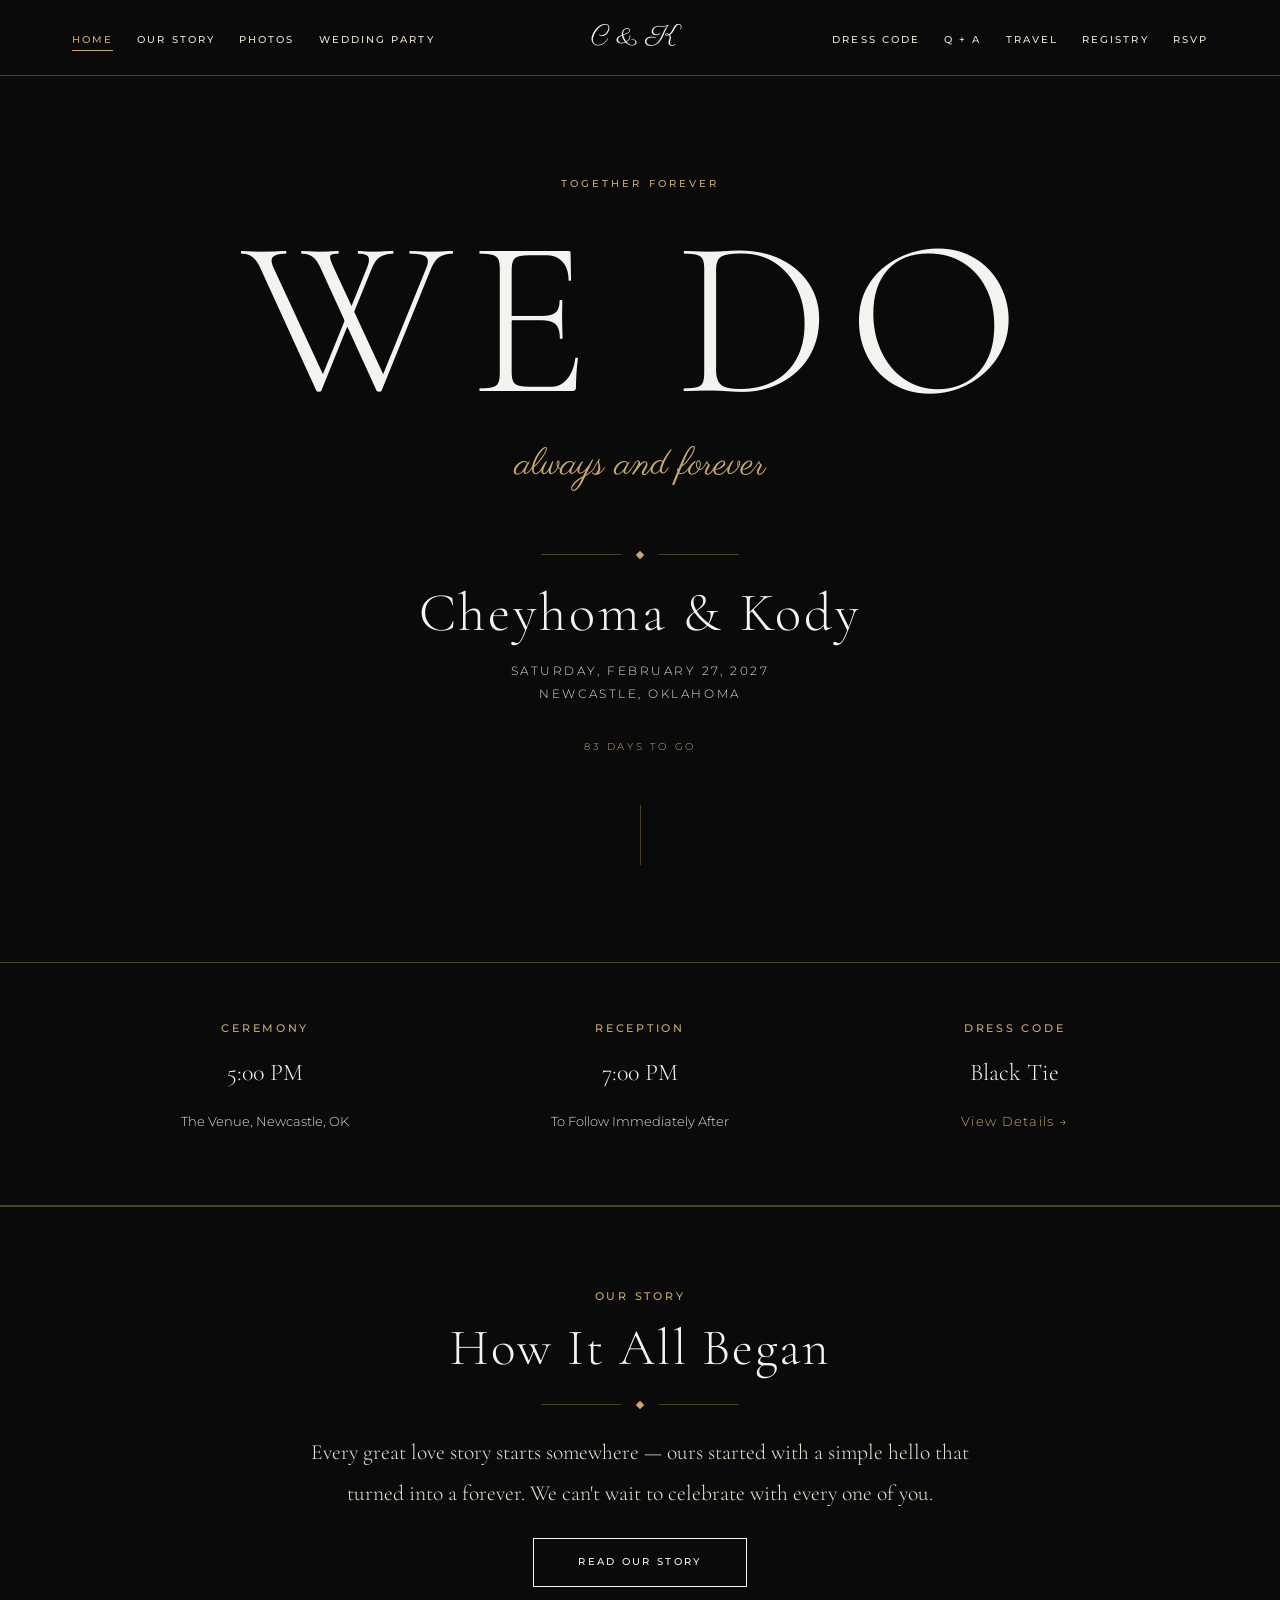
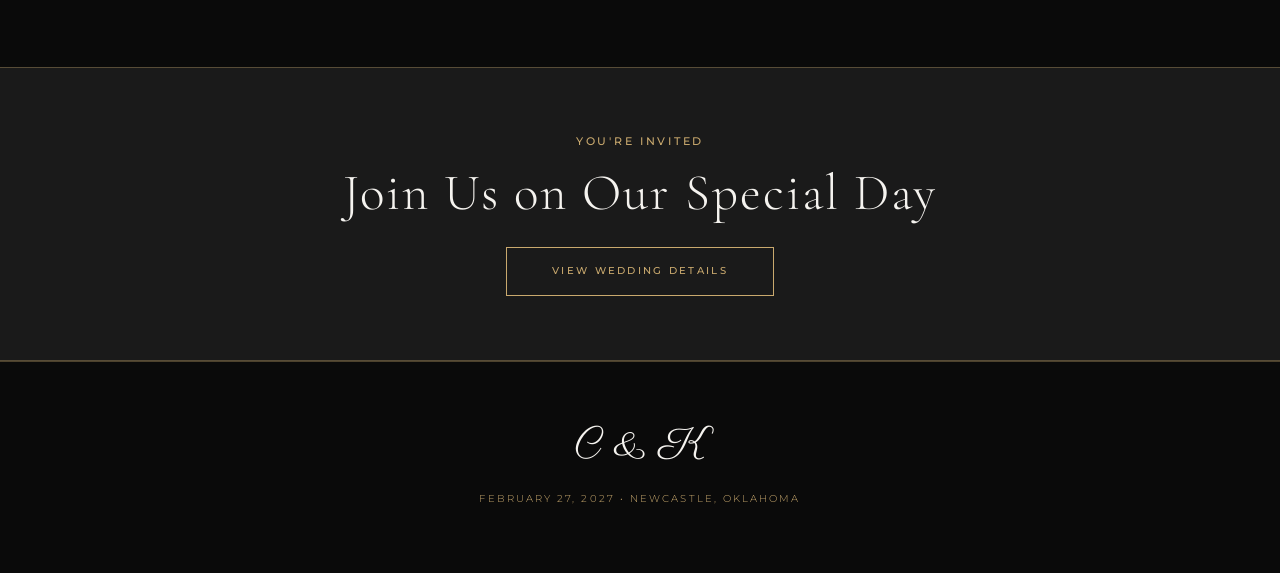
==== index.html @ cb638a4a "Add files via upload" ====
<!doctype html>
<html lang="en">
  <head>
    <meta charset="utf-8" />
    <meta name="viewport" content="width=device-width, initial-scale=1" />
    <title>Cheyhoma &amp; Kody | Wedding</title>
    <link
      href="https://cdn.jsdelivr.net/npm/bootstrap@5.3.3/dist/css/bootstrap.min.css"
      rel="stylesheet"
    />
    <link rel="preconnect" href="https://fonts.googleapis.com" />
    <link rel="preconnect" href="https://fonts.gstatic.com" crossorigin />
    <link
      href="https://fonts.googleapis.com/css2?family=Cormorant+Garamond:ital,wght@0,300;0,400;1,300&family=Montserrat:wght@300;400;500&family=Parisienne&display=swap"
      rel="stylesheet"
    />
    <link rel="stylesheet" href="styles.css" />
  </head>
  <body>
    <!-- nav injected by nav.js -->

    <div class="page-wrap">
      <section class="hero">
        <p class="hero-pretext">Together Forever</p>

        <h2 class="hero-we-do">WE DO</h2>

        <p class="hero-script">always and forever</p>

        <div class="ornament"><div class="ornament-diamond"></div></div>

        <h1 class="hero-names">Cheyhoma &amp; Kody</h1>

        <p class="hero-details">
          Saturday, February 27, 2027<br />
          Newcastle, Oklahoma
        </p>

        <p class="hero-countdown" id="countdown">Loading…</p>

        <div class="hero-divider"></div>
      </section>

      <!-- Quick info strip -->
      <section
        class="content-section border-top border-bottom"
        style="border-color: var(--rule) !important; padding: 3.5rem 1.5rem"
      >
        <div class="wide">
          <div class="row g-4 text-center">
            <div class="col-12 col-md-4">
              <span class="section-eyebrow">Ceremony</span>
              <p class="section-title" style="font-size: 1.5rem">5:00 PM</p>
              <p
                style="
                  font-size: 0.82rem;
                  color: var(--ivory);
                  margin-top: 0.4rem;
                "
              >
                The Venue, Newcastle, OK
              </p>
            </div>
            <div
              class="col-12 col-md-4 border-md-start border-md-end"
              style="border-color: var(--rule) !important"
            >
              <span class="section-eyebrow">Reception</span>
              <p class="section-title" style="font-size: 1.5rem">7:00 PM</p>
              <p
                style="
                  font-size: 0.82rem;
                  color: var(--ivory);
                  margin-top: 0.4rem;
                "
              >
                To Follow Immediately After
              </p>
            </div>
            <div class="col-12 col-md-4">
              <span class="section-eyebrow">Dress Code</span>
              <p class="section-title" style="font-size: 1.5rem">Black Tie</p>
              <p
                style="
                  font-size: 0.82rem;
                  color: var(--ivory);
                  margin-top: 0.4rem;
                "
              >
                <a
                  href="dress-code.html"
                  style="color: var(--gold); letter-spacing: 0.1em"
                  >View Details →</a
                >
              </p>
            </div>
          </div>
        </div>
      </section>

      <!-- Story teaser -->
      <section class="content-section text-center">
        <div class="narrow">
          <span class="section-eyebrow">Our Story</span>
          <h2 class="section-title mb-4">How It All Began</h2>
          <div class="ornament"><div class="ornament-diamond"></div></div>
          <p class="story-text mb-4">
            Every great love story starts somewhere — ours started with a simple
            hello that turned into a forever. We can't wait to celebrate with
            every one of you.
          </p>
          <a href="our-story.html" class="btn-wedding">Read Our Story</a>
        </div>
      </section>

      <!-- RSVP banner -->
      <section
        style="
          background: var(--mid);
          border-top: 1px solid var(--rule);
          border-bottom: 1px solid var(--rule);
          padding: 4rem 1.5rem;
          text-align: center;
        "
      >
        <span class="section-eyebrow">You're Invited</span>
        <h2 class="section-title mb-4">Join Us on Our Special Day</h2>
        <a href="qa.html" class="btn-wedding btn-wedding-gold"
          >View Wedding Details</a
        >
      </section>
    </div>
    <!-- /page-wrap -->

    <script src="https://cdn.jsdelivr.net/npm/bootstrap@5.3.3/dist/js/bootstrap.bundle.min.js"></script>
    <script src="nav.js"></script>
  </body>
</html>
---- styles.css ----
/* =====================================================
   MODERN CONTRAST – BLACK  |  Cheyhoma & Kody Wedding
   ===================================================== */

/* ---------- Tokens ---------- */
:root {
  --black:   #0a0a0a;
  --white:   #f5f3ef;
  --ivory:   #e8e0d0;
  --gold:    #c9a96e;
  --mid:     #1a1a1a;
  --rule:    rgba(201,169,110,.35);
  --font-serif:  'Cormorant Garamond', Georgia, serif;
  --font-sans:   'Montserrat', sans-serif;
  --font-script: 'Parisienne', cursive;
}

/* ---------- Reset / Base ---------- */
*, *::before, *::after { box-sizing: border-box; margin: 0; padding: 0; }

html { scroll-behavior: smooth; }

body {
  background: var(--black);
  color: var(--white);
  font-family: var(--font-sans);
  font-weight: 300;
  font-size: 15px;
  line-height: 1.8;
  -webkit-font-smoothing: antialiased;
}

img { max-width: 100%; display: block; }

a { color: inherit; text-decoration: none; }

/* ---------- Shared Typography ---------- */
h1, h2, h3, h4, h5 {
  font-family: var(--font-serif);
  font-weight: 300;
  letter-spacing: .04em;
  line-height: 1.15;
}

.script { font-family: var(--font-script); font-weight: 400; }

.section-eyebrow {
  font-family: var(--font-sans);
  font-size: .68rem;
  font-weight: 500;
  letter-spacing: .25em;
  text-transform: uppercase;
  color: var(--gold);
  display: block;
  margin-bottom: .75rem;
}

.section-title {
  font-family: var(--font-serif);
  font-size: clamp(2rem, 5vw, 3.2rem);
  font-weight: 300;
  color: var(--white);
}

.ornament {
  display: flex;
  align-items: center;
  gap: 1rem;
  justify-content: center;
  margin: 1.5rem 0;
}
.ornament::before, .ornament::after {
  content: '';
  flex: 1;
  max-width: 80px;
  height: 1px;
  background: var(--rule);
}
.ornament-diamond {
  width: 6px; height: 6px;
  background: var(--gold);
  transform: rotate(45deg);
  flex-shrink: 0;
}

/* ---------- Navigation ---------- */
.site-nav {
  position: fixed;
  top: 0; left: 0; right: 0;
  z-index: 1000;
  background: var(--black);
  border-bottom: 1px solid var(--rule);
  transition: background .3s;
}

/* monogram in center between nav groups on large screens */
.nav-inner {
  display: flex;
  align-items: center;
  justify-content: space-between;
  padding: .9rem 2rem;
  max-width: 1200px;
  margin: 0 auto;
}

.nav-monogram {
  font-family: var(--font-script);
  font-size: 1.6rem;
  color: var(--white);
  white-space: nowrap;
  flex-shrink: 0;
}

.nav-links {
  list-style: none;
  display: flex;
  align-items: center;
  gap: 2rem;
  flex-wrap: wrap;
}

.nav-links a {
  font-family: var(--font-sans);
  font-size: .65rem;
  font-weight: 500;
  letter-spacing: .2em;
  text-transform: uppercase;
  color: var(--ivory);
  padding: .25rem 0;
  border-bottom: 1px solid transparent;
  transition: color .2s, border-color .2s;
}

.nav-links a:hover,
.nav-links a.active {
  color: var(--gold);
  border-bottom-color: var(--gold);
}

/* hamburger */
.nav-toggler {
  background: none;
  border: none;
  cursor: pointer;
  padding: .5rem;
  display: flex;
  flex-direction: column;
  gap: 5px;
}
.nav-toggler span {
  display: block;
  width: 24px; height: 1px;
  background: var(--white);
  transition: transform .3s, opacity .3s;
}

/* mobile drawer */
.nav-drawer {
  display: none;
  flex-direction: column;
  align-items: center;
  gap: 1.5rem;
  padding: 2rem 1rem 2.5rem;
  border-top: 1px solid var(--rule);
  background: var(--black);
}
.nav-drawer.open { display: flex; }
.nav-drawer a {
  font-family: var(--font-sans);
  font-size: .7rem;
  font-weight: 500;
  letter-spacing: .22em;
  text-transform: uppercase;
  color: var(--ivory);
  transition: color .2s;
}
.nav-drawer a:hover { color: var(--gold); }
.nav-drawer a.active {
  color: var(--gold);
  border-bottom: 1px solid var(--gold);
  padding-bottom: 2px;
}

/* ---------- Page wrapper (push content below fixed nav) ---------- */
.page-wrap { padding-top: 62px; }

/* ---------- Hero Section (index.html) ---------- */
.hero {
  min-height: 100svh;
  display: flex;
  flex-direction: column;
  align-items: center;
  justify-content: center;
  text-align: center;
  position: relative;
  overflow: hidden;
  padding: 5rem 1.5rem 4rem;
  background: var(--black);
}

/* optional: if you add a hero background image, uncomment:
.hero {
  background-image: url('img/hero.jpg');
  background-size: cover;
  background-position: center;
}
.hero::after {
  content:''; position:absolute; inset:0;
  background: rgba(0,0,0,.55);
}
.hero > * { position: relative; z-index: 1; }
*/

.hero-pretext {
  font-size: .65rem;
  font-weight: 500;
  letter-spacing: .3em;
  text-transform: uppercase;
  color: var(--gold);
  margin-bottom: 1.25rem;
}

.hero-we-do {
  font-family: var(--font-serif);
  font-size: clamp(5rem, 18vw, 14rem);
  font-weight: 300;
  letter-spacing: .08em;
  line-height: .95;
  color: var(--white);
  margin-bottom: .25rem;
}

.hero-script {
  font-family: var(--font-script);
  font-size: clamp(1.4rem, 4vw, 2.4rem);
  color: var(--gold);
  margin-bottom: 1.75rem;
}

.hero-names {
  font-family: var(--font-serif);
  font-size: clamp(1.6rem, 5vw, 3.4rem);
  font-weight: 300;
  letter-spacing: .05em;
  color: var(--white);
  margin-bottom: 1rem;
}

.hero-details {
  font-family: var(--font-sans);
  font-size: .72rem;
  letter-spacing: .22em;
  text-transform: uppercase;
  color: var(--ivory);
  line-height: 2;
}

.hero-countdown {
  margin-top: 1rem;
  font-family: var(--font-sans);
  font-size: .65rem;
  letter-spacing: .25em;
  text-transform: uppercase;
  color: var(--gold);
}

.hero-divider {
  width: 1px;
  height: 60px;
  background: var(--rule);
  margin: 2rem auto 0;
}

/* Hero ornament needs an explicit width because the hero is a flex column
   with align-items:center, which collapses the ornament to content-width
   and leaves no space for the ::before/::after lines to grow into. */
.hero .ornament { width: 220px; }

/* ---------- Story Timeline ---------- */
/* Override the inline width:50% so both sides share space equally */
#timeline > .col-12.d-flex > div:first-child {
  flex: 1 1 0 !important;
  width: auto !important;
  min-width: 0;
}
#timeline > .col-12.d-flex > div:last-child {
  flex: 1 1 0 !important;
  width: auto !important;
  min-width: 0;
}
/* Keep the connector from stretching */
#timeline > .col-12.d-flex > div:nth-child(2) {
  flex-shrink: 0;
}

/* ---------- Page Hero (inner pages) ---------- */
.page-hero {
  padding: 5rem 1.5rem 4rem;
  text-align: center;
  border-bottom: 1px solid var(--rule);
}

.page-hero-title {
  font-size: clamp(2.8rem, 8vw, 6rem);
  font-weight: 300;
  letter-spacing: .06em;
}

/* ---------- Content Sections ---------- */
.content-section {
  padding: 5rem 1.5rem;
}

.content-section + .content-section {
  border-top: 1px solid var(--rule);
}

.narrow { max-width: 680px; margin: 0 auto; }
.medium { max-width: 900px; margin: 0 auto; }
.wide   { max-width: 1100px; margin: 0 auto; }

/* ---------- Bordered / Contrast Blocks ---------- */
.block-bordered {
  border: 1px solid var(--rule);
  padding: 2.5rem 2rem;
  text-align: center;
}

.block-dark {
  background: var(--mid);
  padding: 2.5rem 2rem;
}

/* ---------- Buttons ---------- */
.btn-wedding {
  display: inline-block;
  font-family: var(--font-sans);
  font-size: .65rem;
  font-weight: 500;
  letter-spacing: .22em;
  text-transform: uppercase;
  color: var(--white);
  border: 1px solid var(--white);
  padding: .9rem 2.8rem;
  transition: background .25s, color .25s;
}
.btn-wedding:hover {
  background: var(--white);
  color: var(--black);
}

.btn-wedding-gold {
  border-color: var(--gold);
  color: var(--gold);
}
.btn-wedding-gold:hover {
  background: var(--gold);
  color: var(--black);
}

/* ---------- Story Section ---------- */
.story-text {
  font-family: var(--font-serif);
  font-size: clamp(1.1rem, 2.5vw, 1.35rem);
  font-weight: 300;
  line-height: 1.9;
  color: var(--ivory);
}

/* ---------- Wedding Details Cards ---------- */
.details-card {
  border: 1px solid var(--rule);
  padding: 2.5rem 2rem;
  text-align: center;
  height: 100%;
  transition: border-color .3s;
}
.details-card:hover { border-color: var(--gold); }

.details-card-icon {
  font-size: 1.4rem;
  color: var(--gold);
  margin-bottom: 1rem;
}

.details-card h3 {
  font-size: 1.1rem;
  letter-spacing: .08em;
  text-transform: uppercase;
  font-family: var(--font-sans);
  font-weight: 400;
  margin-bottom: .75rem;
}

.details-card p, .details-card address {
  font-style: normal;
  font-size: .85rem;
  color: var(--ivory);
  line-height: 1.8;
}

/* ---------- Photo Grid ---------- */
.photo-grid {
  display: grid;
  grid-template-columns: repeat(auto-fill, minmax(260px, 1fr));
  gap: 4px;
}

.photo-tile {
  aspect-ratio: 1 / 1;
  overflow: hidden;
  background: var(--mid);
  position: relative;
}

.photo-tile img {
  width: 100%; height: 100%;
  object-fit: cover;
  transition: transform .5s ease;
  filter: grayscale(20%);
}

.photo-tile:hover img { transform: scale(1.05); filter: grayscale(0%); }

/* placeholder when no image */
.photo-placeholder {
  width: 100%; height: 100%;
  display: flex;
  align-items: center;
  justify-content: center;
  font-family: var(--font-script);
  font-size: 1.5rem;
  color: var(--rule);
}

/* ---------- Wedding Party ---------- */
.party-card {
  text-align: center;
  padding: 1rem;
}

.party-card-img {
  width: 180px; height: 180px;
  border-radius: 50%;
  object-fit: cover;
  margin: 0 auto 1.25rem;
  border: 1px solid var(--rule);
  background: var(--mid);
  display: flex;
  align-items: center;
  justify-content: center;
  overflow: hidden;
}

.party-card-img-placeholder {
  width: 180px; height: 180px;
  border-radius: 50%;
  background: var(--mid);
  border: 1px solid var(--rule);
  margin: 0 auto 1.25rem;
  display: flex;
  align-items: center;
  justify-content: center;
  font-family: var(--font-script);
  font-size: 2rem;
  color: var(--gold);
}

.party-card h4 {
  font-size: 1.1rem;
  letter-spacing: .04em;
  margin-bottom: .25rem;
}

.party-card p {
  font-size: .7rem;
  letter-spacing: .18em;
  text-transform: uppercase;
  color: var(--gold);
}

/* ---------- Q&A Accordion ---------- */
.qa-item {
  border-bottom: 1px solid var(--rule);
}

.qa-question {
  width: 100%;
  background: none;
  border: none;
  color: var(--white);
  font-family: var(--font-serif);
  font-size: 1.15rem;
  text-align: left;
  padding: 1.4rem 2.5rem 1.4rem 0;
  position: relative;
  cursor: pointer;
  letter-spacing: .02em;
}

.qa-question::after {
  content: '+';
  position: absolute;
  right: 0; top: 50%;
  transform: translateY(-50%);
  font-family: var(--font-sans);
  font-size: 1.2rem;
  font-weight: 300;
  color: var(--gold);
  transition: transform .3s;
}

.qa-question.open::after {
  content: '−';
}

.qa-answer {
  overflow: hidden;
  max-height: 0;
  transition: max-height .35s ease, padding .35s;
}

.qa-answer.open {
  max-height: 400px;
  padding-bottom: 1.4rem;
}

.qa-answer p {
  font-size: .88rem;
  color: var(--ivory);
  line-height: 1.9;
}

/* ---------- Travel Cards ---------- */
.travel-card {
  background: var(--mid);
  border: 1px solid var(--rule);
  padding: 2rem 1.75rem;
  height: 100%;
}

.travel-card h3 {
  font-family: var(--font-sans);
  font-size: .7rem;
  letter-spacing: .22em;
  text-transform: uppercase;
  color: var(--gold);
  margin-bottom: .75rem;
}

.travel-card h4 {
  font-size: 1.25rem;
  margin-bottom: .5rem;
}

.travel-card p {
  font-size: .85rem;
  color: var(--ivory);
  line-height: 1.8;
}

.travel-card .btn-wedding {
  margin-top: 1.25rem;
  font-size: .6rem;
  padding: .7rem 2rem;
}

/* ---------- Registry ---------- */
.registry-card {
  border: 1px solid var(--rule);
  padding: 3rem 2rem;
  text-align: center;
  height: 100%;
  transition: border-color .3s, transform .3s;
}
.registry-card:hover {
  border-color: var(--gold);
  transform: translateY(-4px);
}

.registry-card h3 {
  font-size: 1.4rem;
  letter-spacing: .04em;
  margin-bottom: .5rem;
}

.registry-card p {
  font-size: .83rem;
  color: var(--ivory);
  margin-bottom: 1.5rem;
}

/* ---------- Dress Code Swatch ---------- */
.swatch-row {
  display: flex;
  flex-wrap: wrap;
  gap: 1.5rem;
  justify-content: center;
  margin: 2rem 0;
}

.swatch {
  display: flex;
  flex-direction: column;
  align-items: center;
  gap: .5rem;
}

.swatch-circle {
  width: 60px; height: 60px;
  border-radius: 50%;
  border: 1px solid var(--rule);
}

.swatch-label {
  font-size: .62rem;
  letter-spacing: .14em;
  text-transform: uppercase;
  color: var(--ivory);
}

/* ---------- Footer ---------- */
.site-footer {
  border-top: 1px solid var(--rule);
  text-align: center;
  padding: 3rem 1.5rem;
}

.site-footer .monogram {
  font-family: var(--font-script);
  font-size: 2.5rem;
  color: var(--white);
  display: block;
  margin-bottom: .5rem;
}

.site-footer p {
  font-size: .65rem;
  letter-spacing: .2em;
  text-transform: uppercase;
  color: var(--gold);
}

/* ---------- Responsive overrides ---------- */
@media (max-width: 991.98px) {
  .nav-desktop { display: none !important; }
  .nav-toggler  { display: flex; }
}

@media (min-width: 992px) {
  .nav-toggler  { display: none !important; }
  .nav-desktop  { display: flex !important; }
  .nav-drawer   { display: none !important; }
}

@media (max-width: 575.98px) {
  .hero-we-do { letter-spacing: .04em; }
  .content-section { padding: 3.5rem 1.25rem; }
  .block-bordered { padding: 2rem 1.25rem; }
  .party-card-img, .party-card-img-placeholder { width: 140px; height: 140px; }

  /* Photo grid: always 2 columns on mobile so the feature span works */
  .photo-grid {
    grid-template-columns: 1fr 1fr;
  }
  .photo-tile-feature {
    grid-column: span 2 !important;
    grid-row: span 1 !important;
  }
  .photo-tile-feature .photo-placeholder {
    height: 220px !important;
  }

}
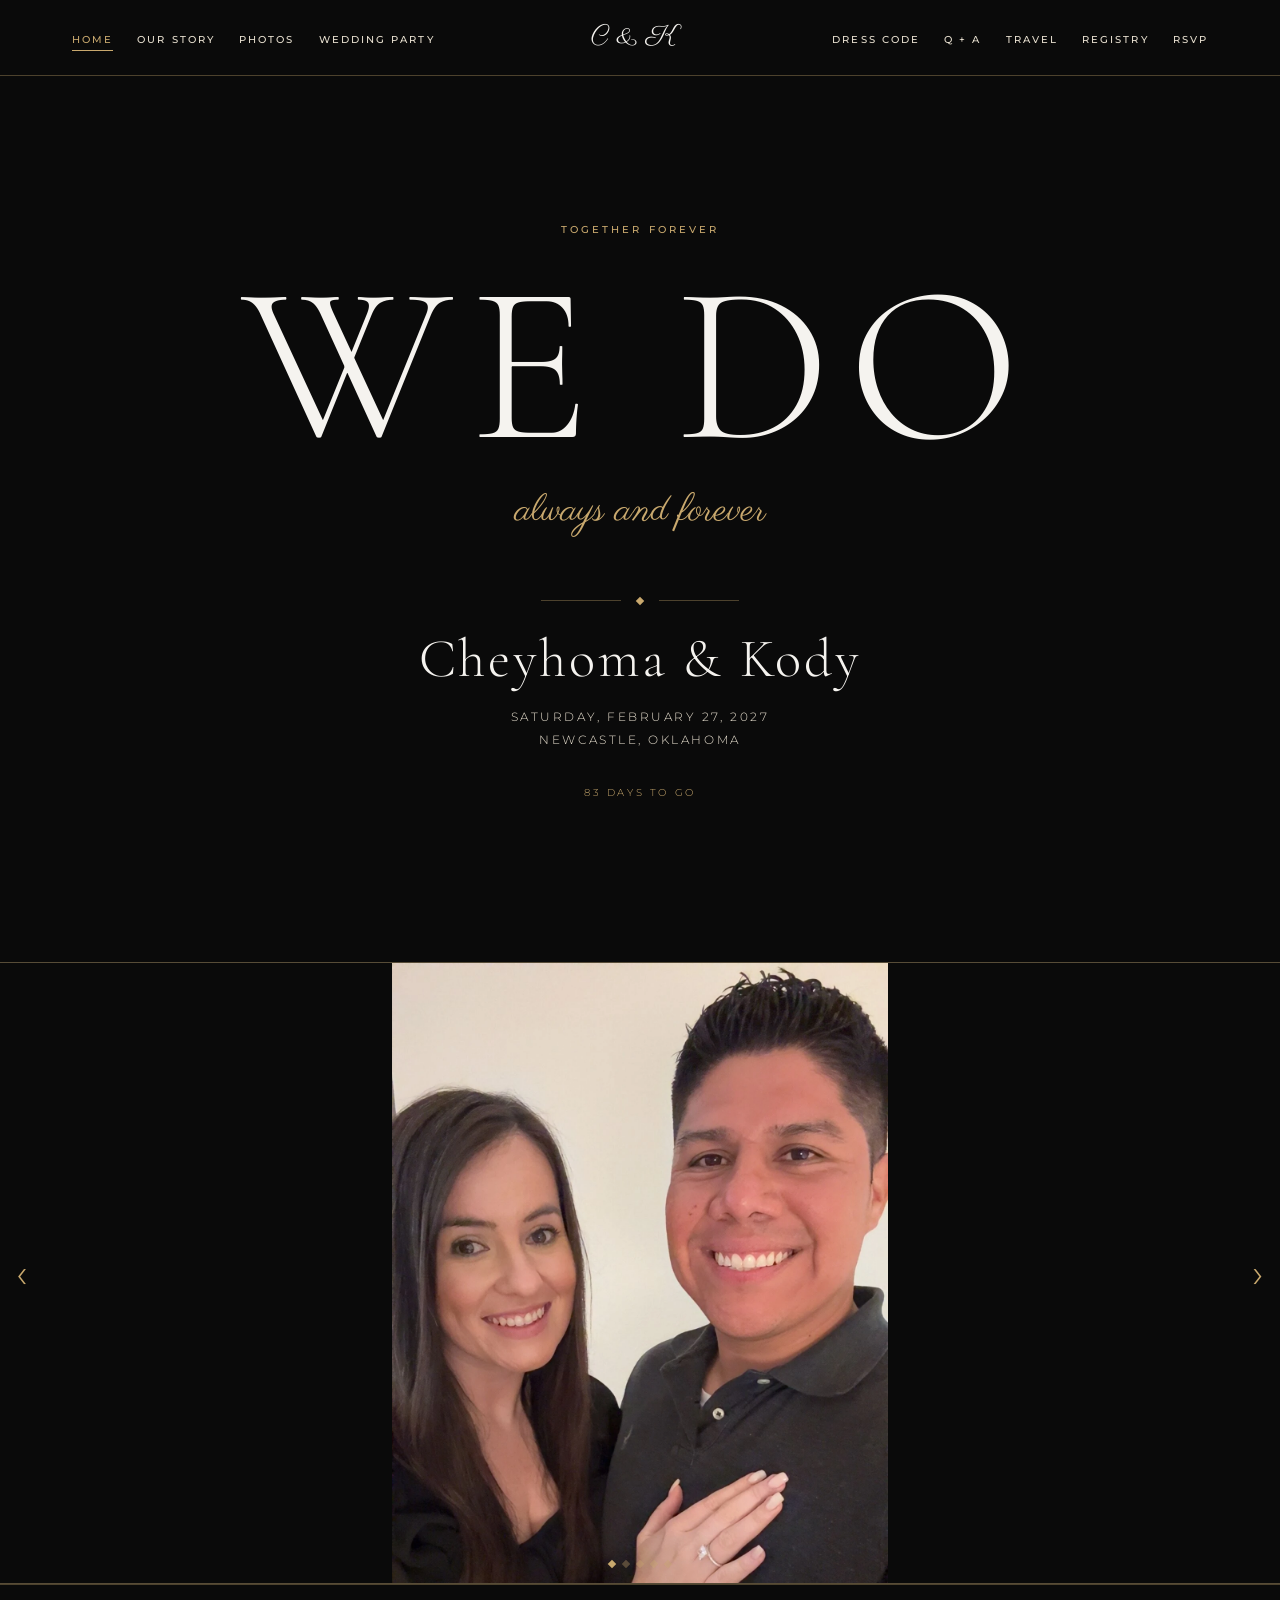
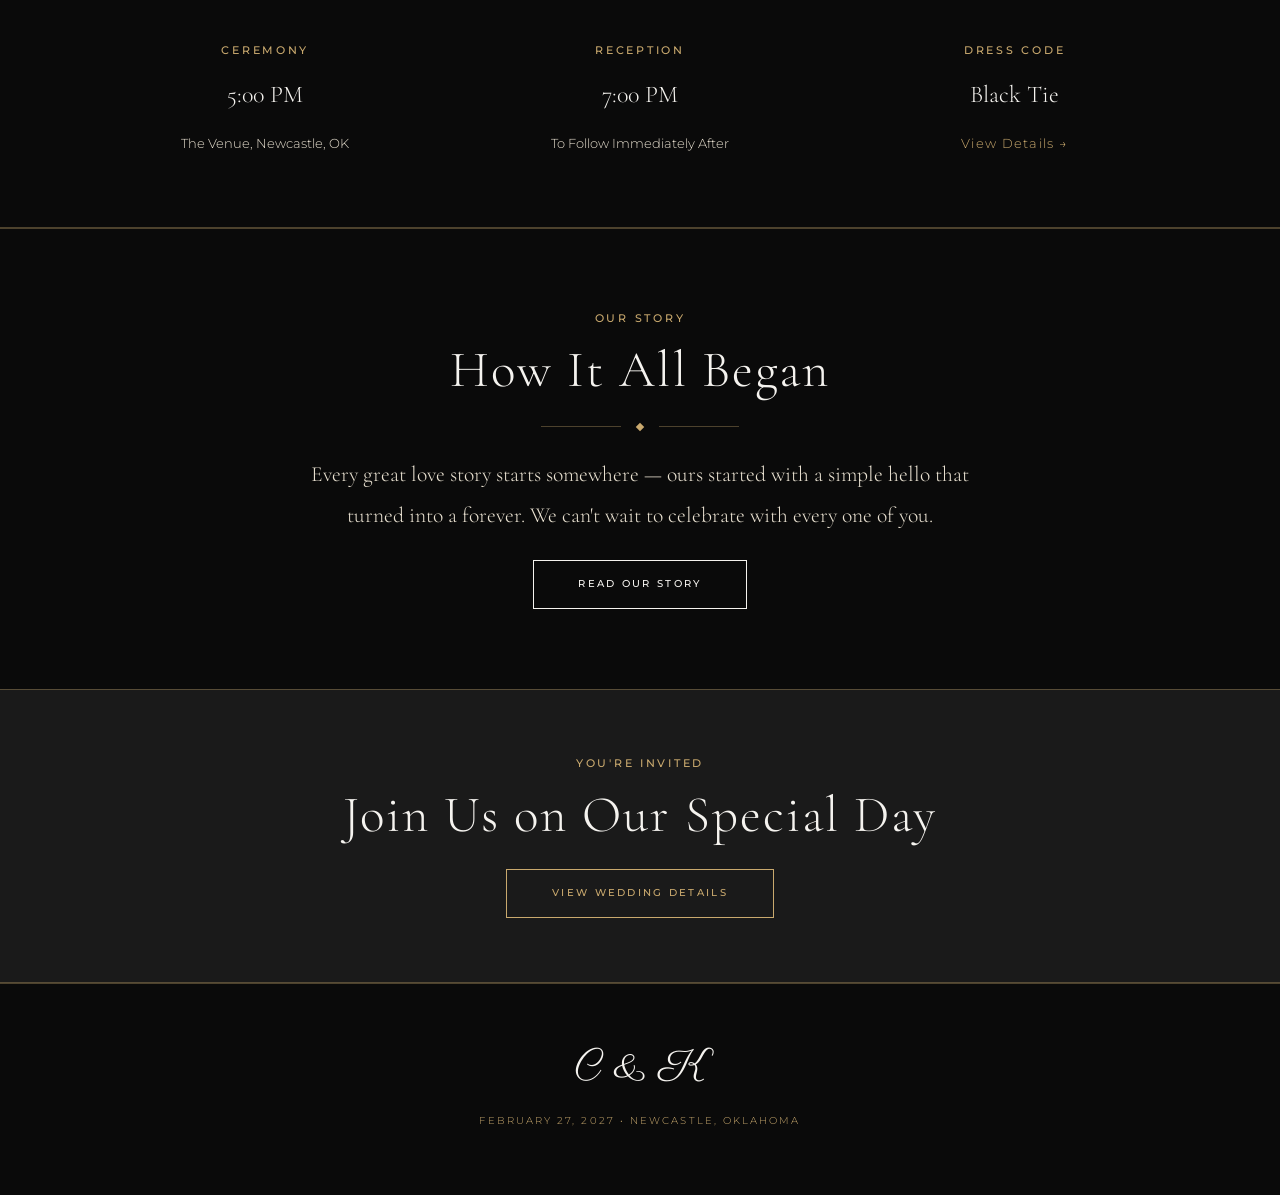
==== commit 5a8eb2e3: "Add files via upload" ====
--- a/index.html
+++ b/index.html
@@ -37,8 +37,68 @@
         </p>
 
         <p class="hero-countdown" id="countdown">Loading…</p>
-
-        <div class="hero-divider"></div>
+      </section>
+
+      <!-- Photo carousel — replace each .slide-placeholder with an <img> tag when you have photos.
+           To add a slide: copy a <div class="ck-slide"> block and add it inside .ck-track. -->
+
+      <!-- class="ck-img focus-top" -->
+      <!-- very top of image -->
+      <!-- class="ck-img focus-upper-third" -->
+      <!-- 75% down -->
+      <!-- class="ck-img focus-lower-third" -->
+      <!-- 25% down -->
+      <!-- class="ck-img focus-bottom" -->
+      <!-- very bottom -->
+
+      <!-- or pixel-perfect with inline style -->
+      <!-- class="ck-img" style="object-position: 50% 40%" -->
+      <section class="carousel-section" id="photoCarousel">
+        <div class="ck-track">
+          <div class="ck-slide active">
+            <img
+              src="Images//Home/0556c7b4-f125-41f0-9857-29f416d0de32~rt_auto-cr_0.0.1242.1552-rs_1700.jpg"
+              alt="description"
+              class="ck-img zoom-out"
+            />
+          </div>
+          <!-- <div class="slide-placeholder">C &amp; K</div> -->
+          <div class="ck-slide">
+            <img
+              src="Images//Home/19abf501-324d-4971-ac32-e8eaa46f9291~rt_auto-cr_0.0.1875.2500-rs_2048.jpg"
+              alt="description"
+              class="ck-img zoom-out"
+            />
+          </div>
+          <!-- <div class="slide-placeholder">♡</div> -->
+          <div class="ck-slide">
+            <img
+              src="Images//Home/8435ba41-25c9-4e22-a33d-36a49bc43a64~rt_auto-cr_0.0.1320.2300-rs_2048.jpg"
+              alt="description"
+              class="ck-img zoom-out"
+            />
+          </div>
+          <div class="ck-slide">
+            <img
+              src="Images//Home/a9929178-45a4-47e3-be47-051ec10cf5ea~rt_auto-cr_0.0.1875.2500-rs_2048.jpg"
+              alt="description"
+              class="ck-img"
+              style="object-position: 30% 20%"
+            />
+          </div>
+          <div class="ck-slide">
+            <img
+              src="Images//Home/e1ff23d6-0f12-464f-aba5-835630003cc0~rt_auto-cr_0.0.1875.2500-rs_1700.jpg"
+              alt="description"
+              class="ck-img focus-lower-third"
+            />
+          </div>
+        </div>
+
+        <button class="ck-prev" aria-label="Previous">&#8249;</button>
+        <button class="ck-next" aria-label="Next">&#8250;</button>
+
+        <div class="ck-dots"></div>
       </section>
 
       <!-- Quick info strip -->
@@ -134,5 +194,61 @@
 
     <script src="https://cdn.jsdelivr.net/npm/bootstrap@5.3.3/dist/js/bootstrap.bundle.min.js"></script>
     <script src="nav.js"></script>
+    <script>
+      (function () {
+        const section = document.getElementById("photoCarousel");
+        const slides = Array.from(section.querySelectorAll(".ck-slide"));
+        const dotsEl = section.querySelector(".ck-dots");
+        const INTERVAL = 5000;
+        const FADE_MS = 800;
+        let current = 0;
+        let timer = null;
+
+        // Build dot indicators
+        slides.forEach((_, i) => {
+          const d = document.createElement("button");
+          d.className = i === 0 ? "ck-dot active" : "ck-dot";
+          d.addEventListener("click", () => goTo(i));
+          dotsEl.appendChild(d);
+        });
+
+        function goTo(next) {
+          if (next === current) return;
+          slides[current].classList.remove("active");
+          dotsEl.children[current].classList.remove("active");
+          current = (next + slides.length) % slides.length;
+          slides[current].classList.add("active");
+          dotsEl.children[current].classList.add("active");
+        }
+
+        function advance() {
+          goTo(current + 1);
+        }
+
+        function startTimer() {
+          if (timer) return;
+          timer = setInterval(advance, INTERVAL);
+        }
+
+        // Prev / next buttons
+        section.querySelector(".ck-prev").addEventListener("click", () => {
+          goTo(current - 1);
+        });
+        section.querySelector(".ck-next").addEventListener("click", () => {
+          goTo(current + 1);
+        });
+
+        // Start autoplay only once the full carousel is visible
+        new IntersectionObserver(
+          (entries, obs) => {
+            if (entries[0].intersectionRatio >= 1) {
+              startTimer();
+              obs.disconnect();
+            }
+          },
+          { threshold: 1.0 },
+        ).observe(section);
+      })();
+    </script>
   </body>
 </html>
--- a/styles.css
+++ b/styles.css
@@ -1,8 +1,6 @@
-/* =====================================================
-   MODERN CONTRAST – BLACK  |  Cheyhoma & Kody Wedding
-   ===================================================== */
-
-/* ---------- Tokens ---------- */
+/* Cheyhoma & Kody Wedding — Modern Contrast Black */
+
+/* Color & font variables used throughout the site */
 :root {
   --black:   #0a0a0a;
   --white:   #f5f3ef;
@@ -15,7 +13,7 @@
   --font-script: 'Parisienne', cursive;
 }
 
-/* ---------- Reset / Base ---------- */
+/* Reset / Base */
 *, *::before, *::after { box-sizing: border-box; margin: 0; padding: 0; }
 
 html { scroll-behavior: smooth; }
@@ -34,7 +32,7 @@
 
 a { color: inherit; text-decoration: none; }
 
-/* ---------- Shared Typography ---------- */
+/* Typography */
 h1, h2, h3, h4, h5 {
   font-family: var(--font-serif);
   font-weight: 300;
@@ -83,7 +81,7 @@
   flex-shrink: 0;
 }
 
-/* ---------- Navigation ---------- */
+/* Navigation */
 .site-nav {
   position: fixed;
   top: 0; left: 0; right: 0;
@@ -93,7 +91,7 @@
   transition: background .3s;
 }
 
-/* monogram in center between nav groups on large screens */
+
 .nav-inner {
   display: flex;
   align-items: center;
@@ -137,7 +135,7 @@
   border-bottom-color: var(--gold);
 }
 
-/* hamburger */
+
 .nav-toggler {
   background: none;
   border: none;
@@ -154,7 +152,7 @@
   transition: transform .3s, opacity .3s;
 }
 
-/* mobile drawer */
+
 .nav-drawer {
   display: none;
   flex-direction: column;
@@ -181,10 +179,103 @@
   padding-bottom: 2px;
 }
 
-/* ---------- Page wrapper (push content below fixed nav) ---------- */
+/* Pushes page content below the fixed nav bar */
 .page-wrap { padding-top: 62px; }
 
-/* ---------- Hero Section (index.html) ---------- */
+/* Photo carousel (home page, below hero) */
+#photoCarousel {
+  position: relative;
+  background: var(--mid);
+  border-top: 1px solid var(--rule);
+  border-bottom: 1px solid var(--rule);
+  overflow: hidden;
+}
+
+/* All slides stack on top of each other; active fades in over the outgoing one */
+.ck-track {
+  position: relative;
+}
+.ck-slide {
+  position: absolute;
+  inset: 0;
+  opacity: 0;
+  transition: opacity 0.8s ease;
+  pointer-events: none;
+}
+/* The active slide sits on top and is fully visible.
+   The min-height matches .slide-placeholder so the track has height. */
+.ck-slide.active {
+  position: relative;
+  opacity: 1;
+  pointer-events: auto;
+  z-index: 1;
+}
+
+.slide-placeholder {
+  width: 100%;
+  height: clamp(280px, 55vw, 620px);
+  display: flex;
+  align-items: center;
+  justify-content: center;
+  background: var(--mid);
+  font-family: var(--font-script);
+  font-size: 3rem;
+  color: var(--rule);
+}
+
+/* Carousel images — use class="ck-img" and add a focus-* class to control crop position */
+.ck-img {
+  width: 100%;
+  height: clamp(280px, 55vw, 620px);
+  object-fit: cover;
+  object-position: center top;
+  display: block;
+}
+
+.ck-prev,
+.ck-next {
+  position: absolute;
+  top: 50%;
+  transform: translateY(-50%);
+  background: none;
+  border: none;
+  color: var(--gold);
+  font-size: 2.5rem;
+  font-weight: 300;
+  line-height: 1;
+  padding: 0 1rem;
+  cursor: pointer;
+  z-index: 10;
+  transition: color 0.2s;
+}
+.ck-prev { left: 0; }
+.ck-next { right: 0; }
+.ck-prev:hover,
+.ck-next:hover { color: var(--white); cursor: pointer; }
+
+.ck-dots {
+  position: absolute;
+  bottom: 1rem;
+  left: 50%;
+  transform: translateX(-50%);
+  display: flex;
+  gap: 0.5rem;
+  z-index: 10;
+}
+.ck-dot {
+  width: 6px;
+  height: 6px;
+  background: var(--rule);
+  border: none;
+  border-radius: 0;
+  transform: rotate(45deg);
+  cursor: pointer;
+  padding: 0;
+  transition: background 0.2s;
+}
+.ck-dot.active { background: var(--gold); }
+
+/* Home page hero */
 .hero {
   min-height: 100svh;
   display: flex;
@@ -194,22 +285,11 @@
   text-align: center;
   position: relative;
   overflow: hidden;
-  padding: 5rem 1.5rem 4rem;
+  padding: 4rem 1.5rem 3rem;
   background: var(--black);
 }
 
-/* optional: if you add a hero background image, uncomment:
-.hero {
-  background-image: url('img/hero.jpg');
-  background-size: cover;
-  background-position: center;
-}
-.hero::after {
-  content:''; position:absolute; inset:0;
-  background: rgba(0,0,0,.55);
-}
-.hero > * { position: relative; z-index: 1; }
-*/
+/* To add a background photo: set background-image on .hero, add a dark overlay with .hero::after, and set position:relative;z-index:1 on .hero > * */
 
 .hero-pretext {
   font-size: .65rem;
@@ -271,29 +351,145 @@
   margin: 2rem auto 0;
 }
 
-/* Hero ornament needs an explicit width because the hero is a flex column
-   with align-items:center, which collapses the ornament to content-width
-   and leaves no space for the ::before/::after lines to grow into. */
+/* Without an explicit width the ornament lines disappear in the flex hero */
 .hero .ornament { width: 220px; }
 
-/* ---------- Story Timeline ---------- */
-/* Override the inline width:50% so both sides share space equally */
-#timeline > .col-12.d-flex > div:first-child {
-  flex: 1 1 0 !important;
-  width: auto !important;
+/* Story timeline */
+.tl-item {
+  display: flex;
+  align-items: stretch;
+  margin-bottom: 4rem;
+}
+.tl-item:last-child { margin-bottom: 0; }
+
+/* Each side (text or photo) takes equal space */
+.tl-side {
+  flex: 1 1 0;
   min-width: 0;
 }
-#timeline > .col-12.d-flex > div:last-child {
-  flex: 1 1 0 !important;
-  width: auto !important;
-  min-width: 0;
-}
-/* Keep the connector from stretching */
-#timeline > .col-12.d-flex > div:nth-child(2) {
+
+/* Text side */
+.tl-text {
+  padding: 0 2rem;
+  display: flex;
+  flex-direction: column;
+  justify-content: center;
+}
+.tl-title {
+  font-family: var(--font-script);
+  font-size: 1.6rem;
+  color: var(--gold);
+  display: block;
+}
+.tl-date {
+  font-size: 0.68rem;
+  letter-spacing: 0.2em;
+  text-transform: uppercase;
+  color: var(--ivory);
+  margin: 0.25rem 0 0.6rem;
+}
+.tl-desc {
+  font-size: 0.95rem;
+  color: var(--ivory);
+  line-height: 1.8;
+  margin: 0;
+}
+
+/* Center spine */
+.tl-spine {
+  display: flex;
+  flex-direction: column;
+  align-items: center;
   flex-shrink: 0;
-}
-
-/* ---------- Page Hero (inner pages) ---------- */
+  padding: 0 1.5rem;
+}
+.tl-line {
+  width: 1px;
+  flex: 1;
+  background: var(--rule);
+}
+.tl-line--hidden { opacity: 0; }
+.tl-diamond {
+  width: 10px;
+  height: 10px;
+  background: var(--gold);
+  transform: rotate(45deg);
+  flex-shrink: 0;
+}
+.tl-diamond--lg {
+  width: 14px;
+  height: 14px;
+}
+
+/* Photo side */
+.tl-photo-side {
+  display: flex;
+  align-items: center;
+  justify-content: center;
+  padding: 0 2rem;
+}
+.tl-photo-placeholder {
+  width: 100%;
+  aspect-ratio: 4 / 3;
+  background: var(--mid);
+  border: 1px solid var(--rule);
+  display: flex;
+  align-items: center;
+  justify-content: center;
+  font-family: var(--font-script);
+  font-size: 2rem;
+  color: var(--rule);
+}
+.tl-photo-img {
+  width: 100%;
+  aspect-ratio: 4 / 3;
+  object-fit: cover;
+  object-position: center;
+  display: block;
+  border: 2px solid var(--gold);
+  box-shadow: inset 0 0 0 2px var(--black), 0 8px 32px rgba(0, 0, 0, 0.55);
+}
+
+/* Focus helpers — add one of these classes to an <img> to control which
+   part of the photo is visible. Useful for portrait shots that get cropped.
+   Example: <img class="tl-photo-img focus-top" ...>
+
+   focus-top    — shows the top of the photo (good for faces near the top)
+   focus-bottom — shows the bottom
+   focus-left   — shows the left side
+   focus-right  — shows the right side
+   focus-XX-YY  — custom: replace with any CSS value, e.g. style="object-position: 50% 20%"
+*/
+.focus-top          { object-position: center top; }
+.focus-upper-third  { object-position: center 75%; }
+.focus-lower-third  { object-position: center 25%; }
+.focus-bottom       { object-position: center bottom; }
+.focus-left         { object-position: left center; }
+.focus-right        { object-position: right center; }
+
+/* zoom-out — shows the full image without any cropping.
+   Black fills the empty space on portrait shots.
+   Example: <img class="ck-img zoom-out" ...> */
+.zoom-out {
+  object-fit: contain;
+  background: var(--black);
+}
+
+/* On mobile, stack everything vertically — photo above text */
+@media (max-width: 767px) {
+  .tl-item,
+  .tl-item.tl-flip {
+    flex-direction: column;
+    align-items: center;
+  }
+  .tl-side { width: 100%; padding: 0; }
+  .tl-photo-side { margin-bottom: 1.5rem; }
+  .tl-text { text-align: center !important; margin-top: 1rem; }
+  .tl-spine { flex-direction: row; width: 100%; padding: 0.75rem 0; }
+  .tl-line { flex: 1; height: 1px; width: auto; }
+}
+
+/* Inner page hero banner */
 .page-hero {
   padding: 5rem 1.5rem 4rem;
   text-align: center;
@@ -306,7 +502,7 @@
   letter-spacing: .06em;
 }
 
-/* ---------- Content Sections ---------- */
+/* Content sections */
 .content-section {
   padding: 5rem 1.5rem;
 }
@@ -319,7 +515,7 @@
 .medium { max-width: 900px; margin: 0 auto; }
 .wide   { max-width: 1100px; margin: 0 auto; }
 
-/* ---------- Bordered / Contrast Blocks ---------- */
+/* Bordered blocks */
 .block-bordered {
   border: 1px solid var(--rule);
   padding: 2.5rem 2rem;
@@ -331,7 +527,7 @@
   padding: 2.5rem 2rem;
 }
 
-/* ---------- Buttons ---------- */
+/* Buttons */
 .btn-wedding {
   display: inline-block;
   font-family: var(--font-sans);
@@ -358,7 +554,7 @@
   color: var(--black);
 }
 
-/* ---------- Story Section ---------- */
+/* Story text */
 .story-text {
   font-family: var(--font-serif);
   font-size: clamp(1.1rem, 2.5vw, 1.35rem);
@@ -367,7 +563,7 @@
   color: var(--ivory);
 }
 
-/* ---------- Wedding Details Cards ---------- */
+/* Wedding detail cards (Q&A page) */
 .details-card {
   border: 1px solid var(--rule);
   padding: 2.5rem 2rem;
@@ -399,7 +595,7 @@
   line-height: 1.8;
 }
 
-/* ---------- Photo Grid ---------- */
+/* Photo grid */
 .photo-grid {
   display: grid;
   grid-template-columns: repeat(auto-fill, minmax(260px, 1fr));
@@ -422,7 +618,7 @@
 
 .photo-tile:hover img { transform: scale(1.05); filter: grayscale(0%); }
 
-/* placeholder when no image */
+
 .photo-placeholder {
   width: 100%; height: 100%;
   display: flex;
@@ -433,7 +629,7 @@
   color: var(--rule);
 }
 
-/* ---------- Wedding Party ---------- */
+/* Wedding party cards */
 .party-card {
   text-align: center;
   padding: 1rem;
@@ -479,7 +675,7 @@
   color: var(--gold);
 }
 
-/* ---------- Q&A Accordion ---------- */
+/* Q&A accordion */
 .qa-item {
   border-bottom: 1px solid var(--rule);
 }
@@ -531,7 +727,7 @@
   line-height: 1.9;
 }
 
-/* ---------- Travel Cards ---------- */
+/* Travel cards */
 .travel-card {
   background: var(--mid);
   border: 1px solid var(--rule);
@@ -565,7 +761,7 @@
   padding: .7rem 2rem;
 }
 
-/* ---------- Registry ---------- */
+/* Registry cards */
 .registry-card {
   border: 1px solid var(--rule);
   padding: 3rem 2rem;
@@ -590,7 +786,7 @@
   margin-bottom: 1.5rem;
 }
 
-/* ---------- Dress Code Swatch ---------- */
+/* Dress code color swatches */
 .swatch-row {
   display: flex;
   flex-wrap: wrap;
@@ -619,7 +815,7 @@
   color: var(--ivory);
 }
 
-/* ---------- Footer ---------- */
+/* Footer */
 .site-footer {
   border-top: 1px solid var(--rule);
   text-align: center;
@@ -641,7 +837,7 @@
   color: var(--gold);
 }
 
-/* ---------- Responsive overrides ---------- */
+/* Mobile overrides */
 @media (max-width: 991.98px) {
   .nav-desktop { display: none !important; }
   .nav-toggler  { display: flex; }
@@ -654,12 +850,13 @@
 }
 
 @media (max-width: 575.98px) {
+  .hero { min-height: 85svh; padding: 2.5rem 1.25rem 2rem; }
   .hero-we-do { letter-spacing: .04em; }
   .content-section { padding: 3.5rem 1.25rem; }
   .block-bordered { padding: 2rem 1.25rem; }
   .party-card-img, .party-card-img-placeholder { width: 140px; height: 140px; }
 
-  /* Photo grid: always 2 columns on mobile so the feature span works */
+  
   .photo-grid {
     grid-template-columns: 1fr 1fr;
   }
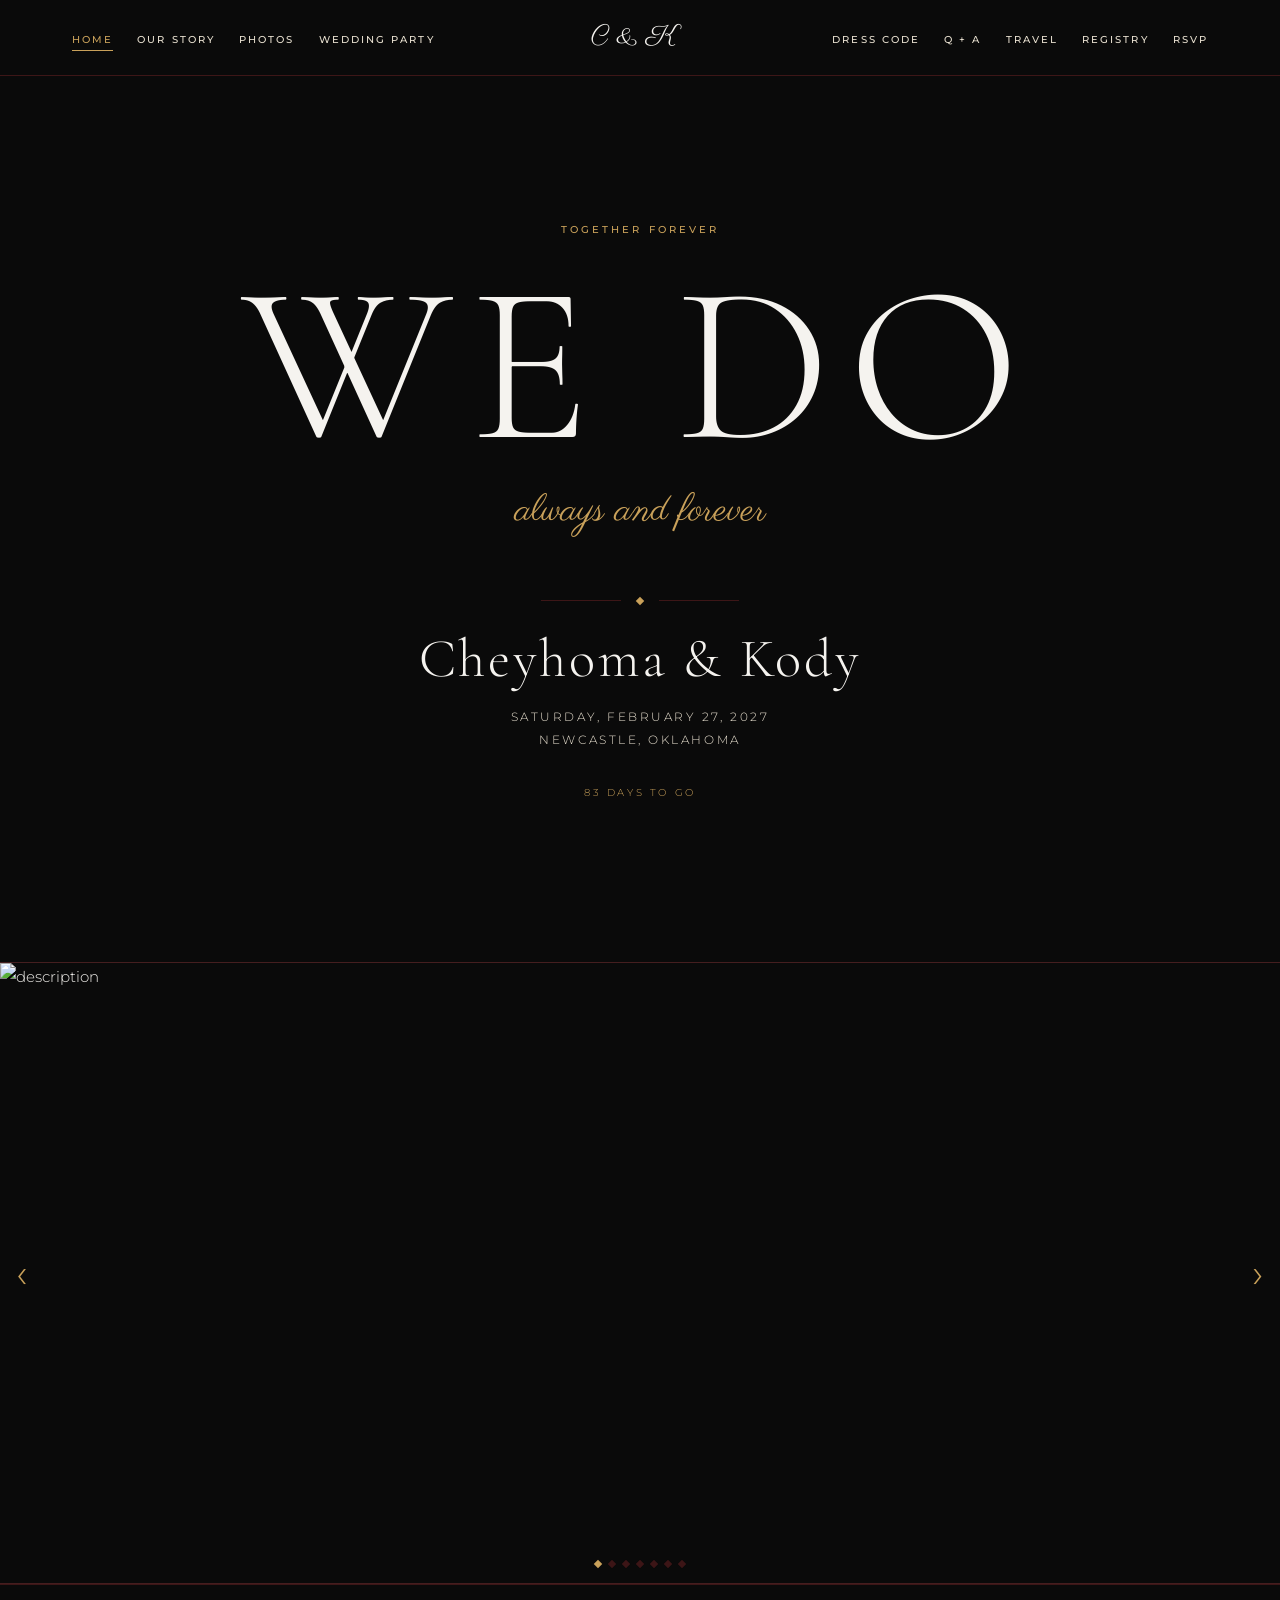
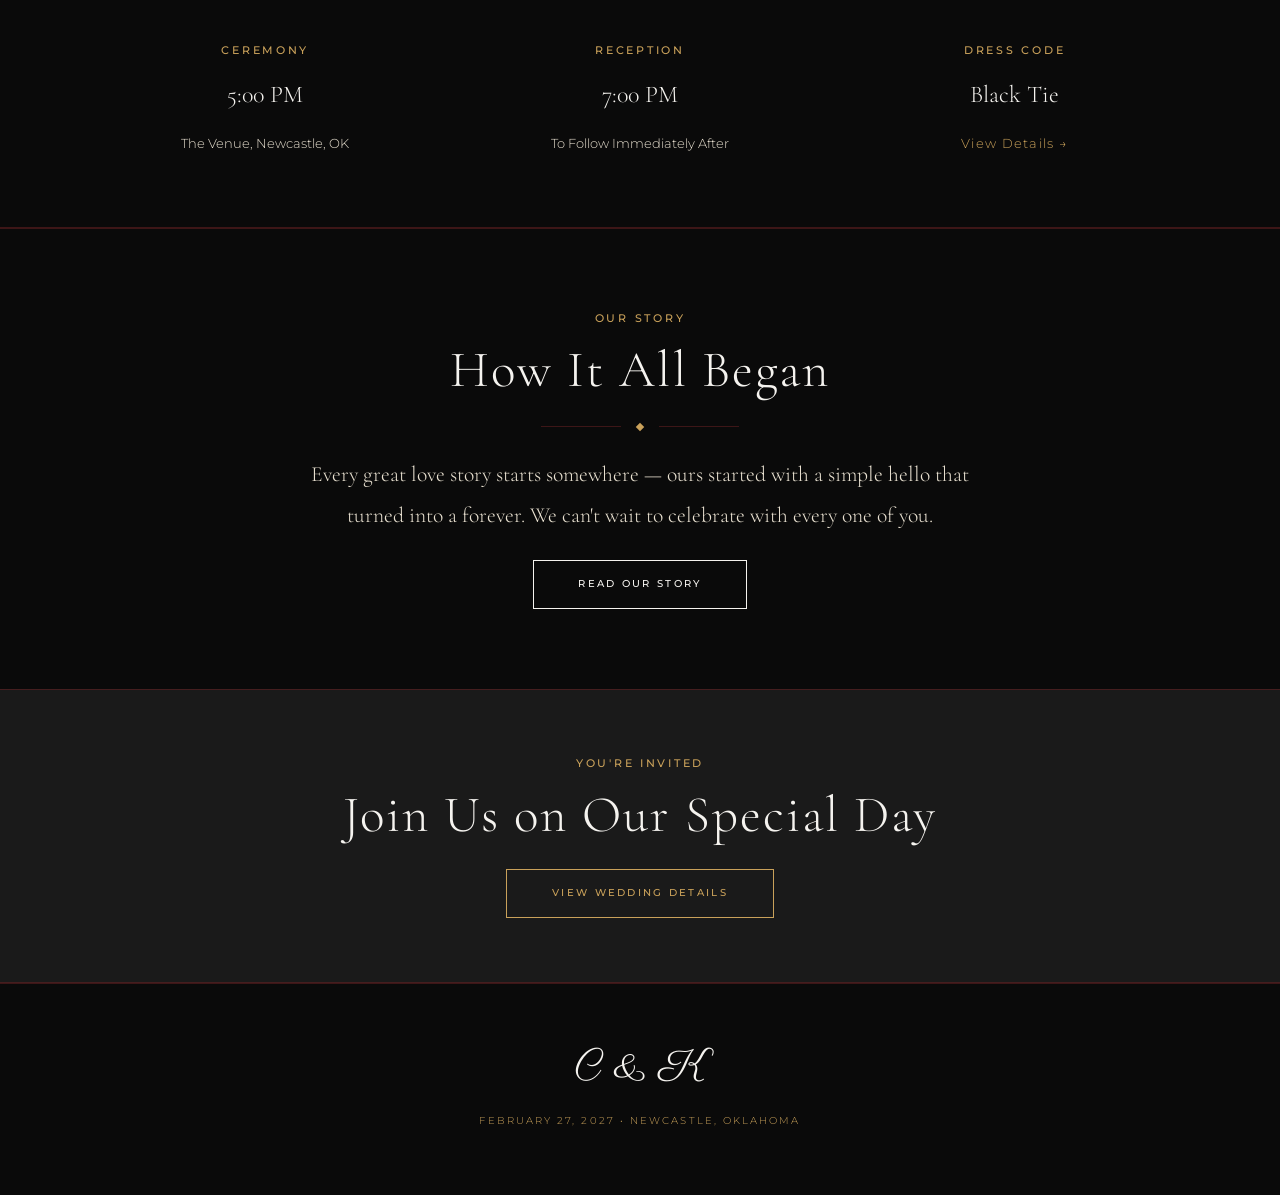
==== commit b754f4bd: "Add files via upload" ====
--- a/index.html
+++ b/index.html
@@ -15,6 +15,7 @@
       rel="stylesheet"
     />
     <link rel="stylesheet" href="styles.css" />
+    <link rel="icon" type="image/svg+xml" href="favicon.svg" />
   </head>
   <body>
     <!-- nav injected by nav.js -->
@@ -57,7 +58,7 @@
         <div class="ck-track">
           <div class="ck-slide active">
             <img
-              src="Images//Home/0556c7b4-f125-41f0-9857-29f416d0de32~rt_auto-cr_0.0.1242.1552-rs_1700.jpg"
+              src="Images//Home/6ce663e5-38e8-43d1-97db-0f031261fbac~rt_auto-rs_1700.jpg"
               alt="description"
               class="ck-img zoom-out"
             />
@@ -65,7 +66,7 @@
           <!-- <div class="slide-placeholder">C &amp; K</div> -->
           <div class="ck-slide">
             <img
-              src="Images//Home/19abf501-324d-4971-ac32-e8eaa46f9291~rt_auto-cr_0.0.1875.2500-rs_2048.jpg"
+              src="Images//Home/74961e5d-bda4-4a73-9c7b-905bff8b3d74~rt_auto-rs_1700.jpg"
               alt="description"
               class="ck-img zoom-out"
             />
@@ -73,24 +74,37 @@
           <!-- <div class="slide-placeholder">♡</div> -->
           <div class="ck-slide">
             <img
-              src="Images//Home/8435ba41-25c9-4e22-a33d-36a49bc43a64~rt_auto-cr_0.0.1320.2300-rs_2048.jpg"
+              src="Images//Home/a23196bb-9f52-4f7c-96b2-ccb586f1fe60~rt_auto-rs_1700.jpg"
               alt="description"
               class="ck-img zoom-out"
             />
           </div>
           <div class="ck-slide">
             <img
-              src="Images//Home/a9929178-45a4-47e3-be47-051ec10cf5ea~rt_auto-cr_0.0.1875.2500-rs_2048.jpg"
+              src="Images//Home/c9d098d1-0bdf-4006-8620-f8e644aaf528~rt_auto-rs_1700.jpg"
+              alt="description"
+              class="ck-img focus-top"
+            />
+          </div>
+          <div class="ck-slide">
+            <img
+              src="Images//Home/df62bfdb-6771-4fe9-b295-637d910815b5~rt_auto-rs_1700.jpg"
+              alt="description"
+              class="ck-img focus-top"
+            />
+          </div>
+          <div class="ck-slide">
+            <img
+              src="Images//Home/7259dac7-ffa9-4f0f-972c-7fb370521144~rt_auto-cr_0.0.1875.2500-rs_1700.jpg"
               alt="description"
               class="ck-img"
-              style="object-position: 30% 20%"
-            />
-          </div>
-          <div class="ck-slide">
-            <img
-              src="Images//Home/e1ff23d6-0f12-464f-aba5-835630003cc0~rt_auto-cr_0.0.1875.2500-rs_1700.jpg"
-              alt="description"
-              class="ck-img focus-lower-third"
+            />
+          </div>
+          <div class="ck-slide">
+            <img
+              src="Images//Home/9376aa78-a715-49a2-b2f5-78c35b50f25d~rt_auto-cr_0.0.2500.1875-rs_1700.jpg"
+              alt="description"
+              class="ck-img"
             />
           </div>
         </div>
--- a/styles.css
+++ b/styles.css
@@ -5,9 +5,9 @@
   --black:   #0a0a0a;
   --white:   #f5f3ef;
   --ivory:   #e8e0d0;
-  --gold:    #c9a96e;
+  --gold:    #c9a15a;
   --mid:     #1a1a1a;
-  --rule:    rgba(201,169,110,.35);
+  --rule:    rgba(122,36,38,.45);
   --font-serif:  'Cormorant Garamond', Georgia, serif;
   --font-sans:   'Montserrat', sans-serif;
   --font-script: 'Parisienne', cursive;
@@ -487,6 +487,8 @@
   .tl-text { text-align: center !important; margin-top: 1rem; }
   .tl-spine { flex-direction: row; width: 100%; padding: 0.75rem 0; }
   .tl-line { flex: 1; height: 1px; width: auto; }
+  /* Collapse the hidden line so the diamond sits at the true edge instead of the middle */
+  .tl-line--hidden { flex: 0; }
 }
 
 /* Inner page hero banner */
@@ -860,12 +862,5 @@
   .photo-grid {
     grid-template-columns: 1fr 1fr;
   }
-  .photo-tile-feature {
-    grid-column: span 2 !important;
-    grid-row: span 1 !important;
-  }
-  .photo-tile-feature .photo-placeholder {
-    height: 220px !important;
-  }
-
-}
+
+}
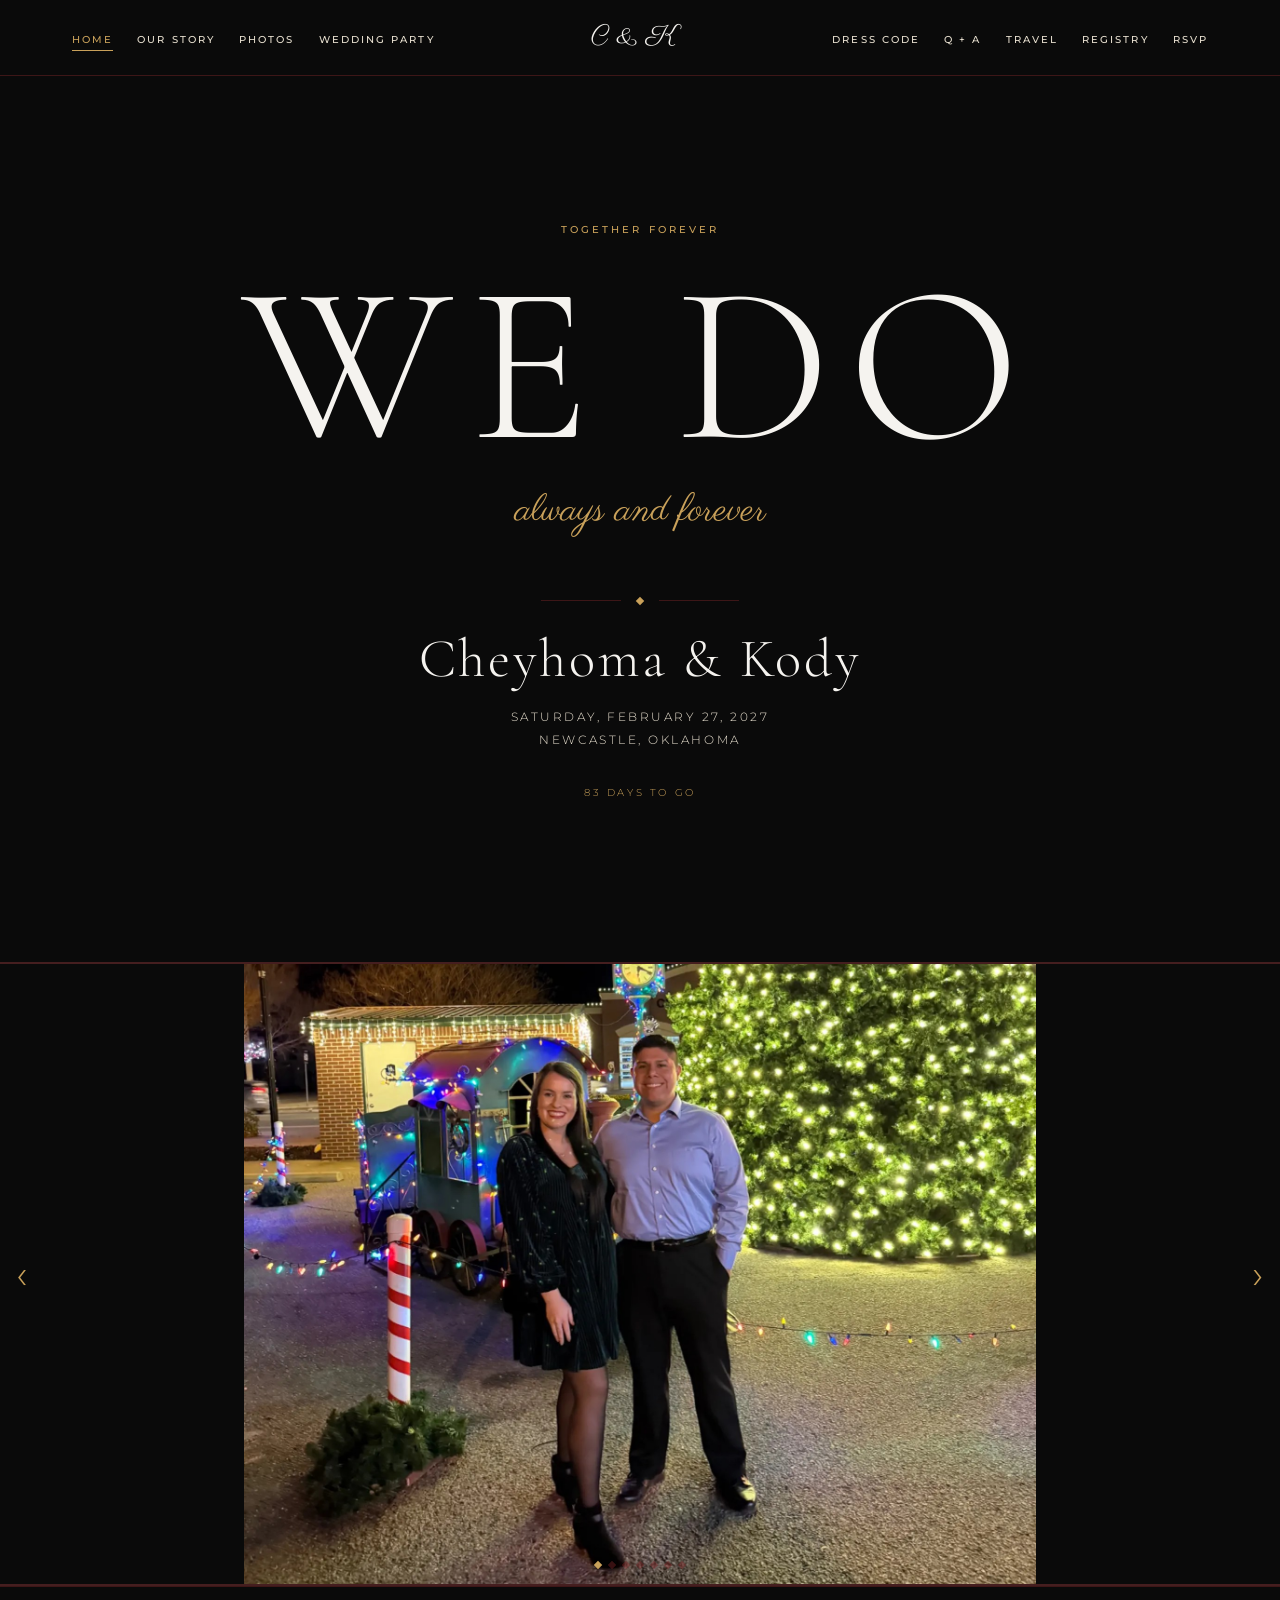
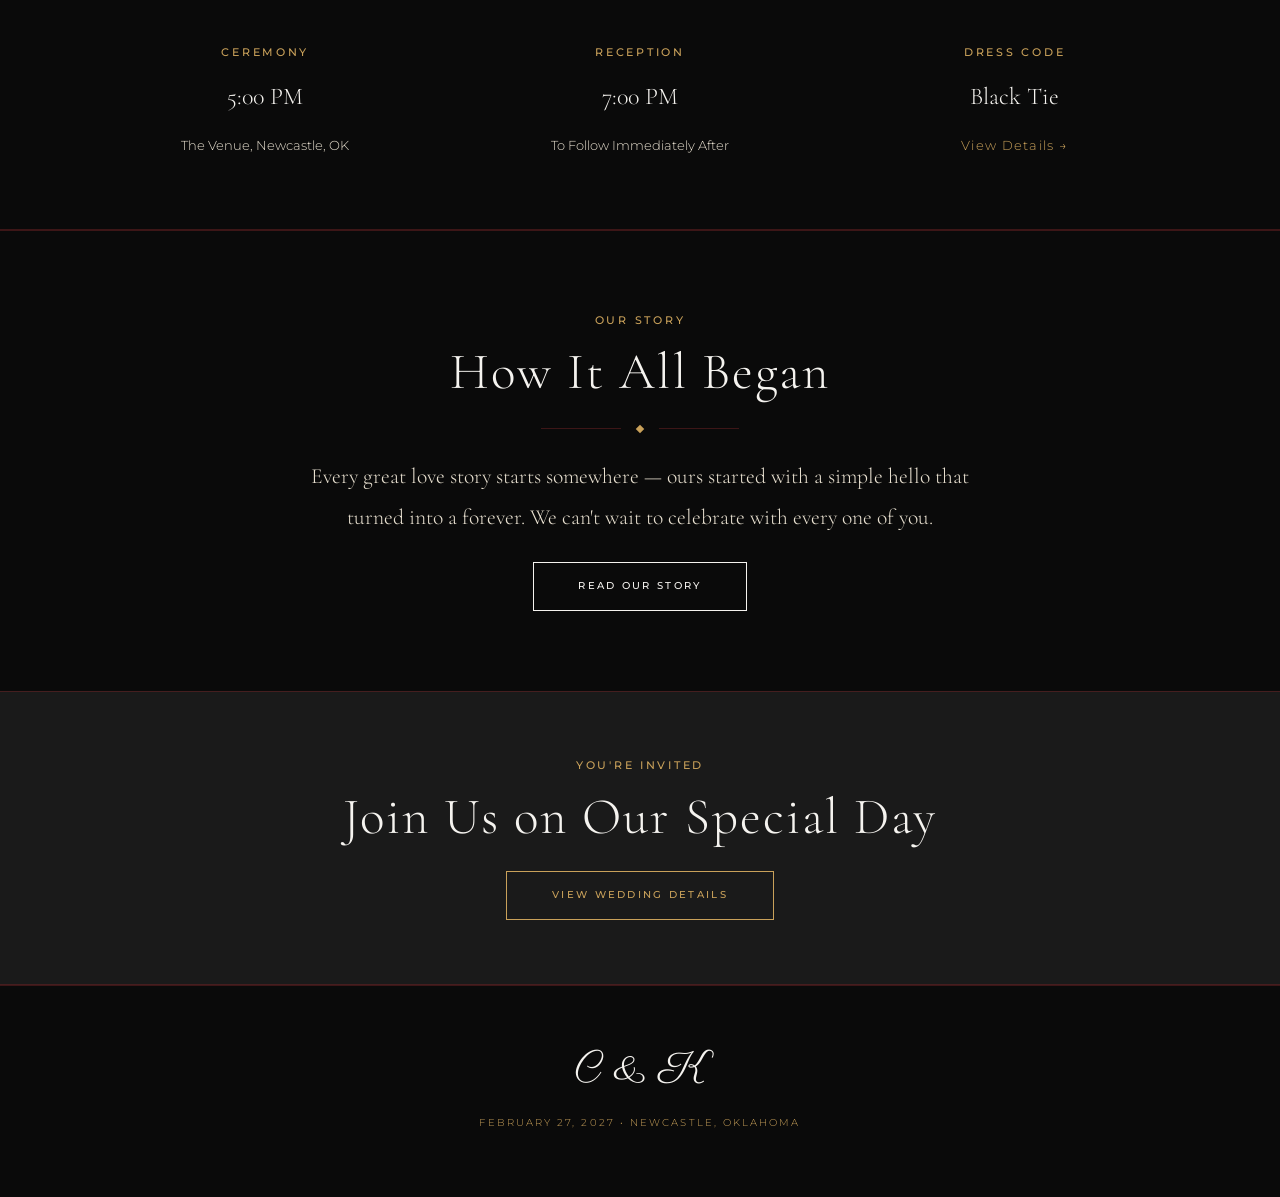
==== commit 0464aac3: "Add files via upload" ====
--- a/index.html
+++ b/index.html
@@ -222,7 +222,10 @@
         slides.forEach((_, i) => {
           const d = document.createElement("button");
           d.className = i === 0 ? "ck-dot active" : "ck-dot";
-          d.addEventListener("click", () => goTo(i));
+          d.addEventListener("click", () => {
+            goTo(i);
+            restartTimer();
+          });
           dotsEl.appendChild(d);
         });
 
@@ -244,12 +247,20 @@
           timer = setInterval(advance, INTERVAL);
         }
 
-        // Prev / next buttons
+        function restartTimer() {
+          clearInterval(timer);
+          timer = null;
+          startTimer();
+        }
+
+        // Prev / next buttons — clicking either one resets the auto-advance countdown
         section.querySelector(".ck-prev").addEventListener("click", () => {
           goTo(current - 1);
+          restartTimer();
         });
         section.querySelector(".ck-next").addEventListener("click", () => {
           goTo(current + 1);
+          restartTimer();
         });
 
         // Start autoplay only once the full carousel is visible
--- a/styles.css
+++ b/styles.css
@@ -186,8 +186,8 @@
 #photoCarousel {
   position: relative;
   background: var(--mid);
-  border-top: 1px solid var(--rule);
-  border-bottom: 1px solid var(--rule);
+  border-top: 2px solid var(--rule);
+  border-bottom: 2px solid var(--rule);
   overflow: hidden;
 }
 
@@ -472,6 +472,7 @@
    Example: <img class="ck-img zoom-out" ...> */
 .zoom-out {
   object-fit: contain;
+  object-position: center;
   background: var(--black);
 }
 
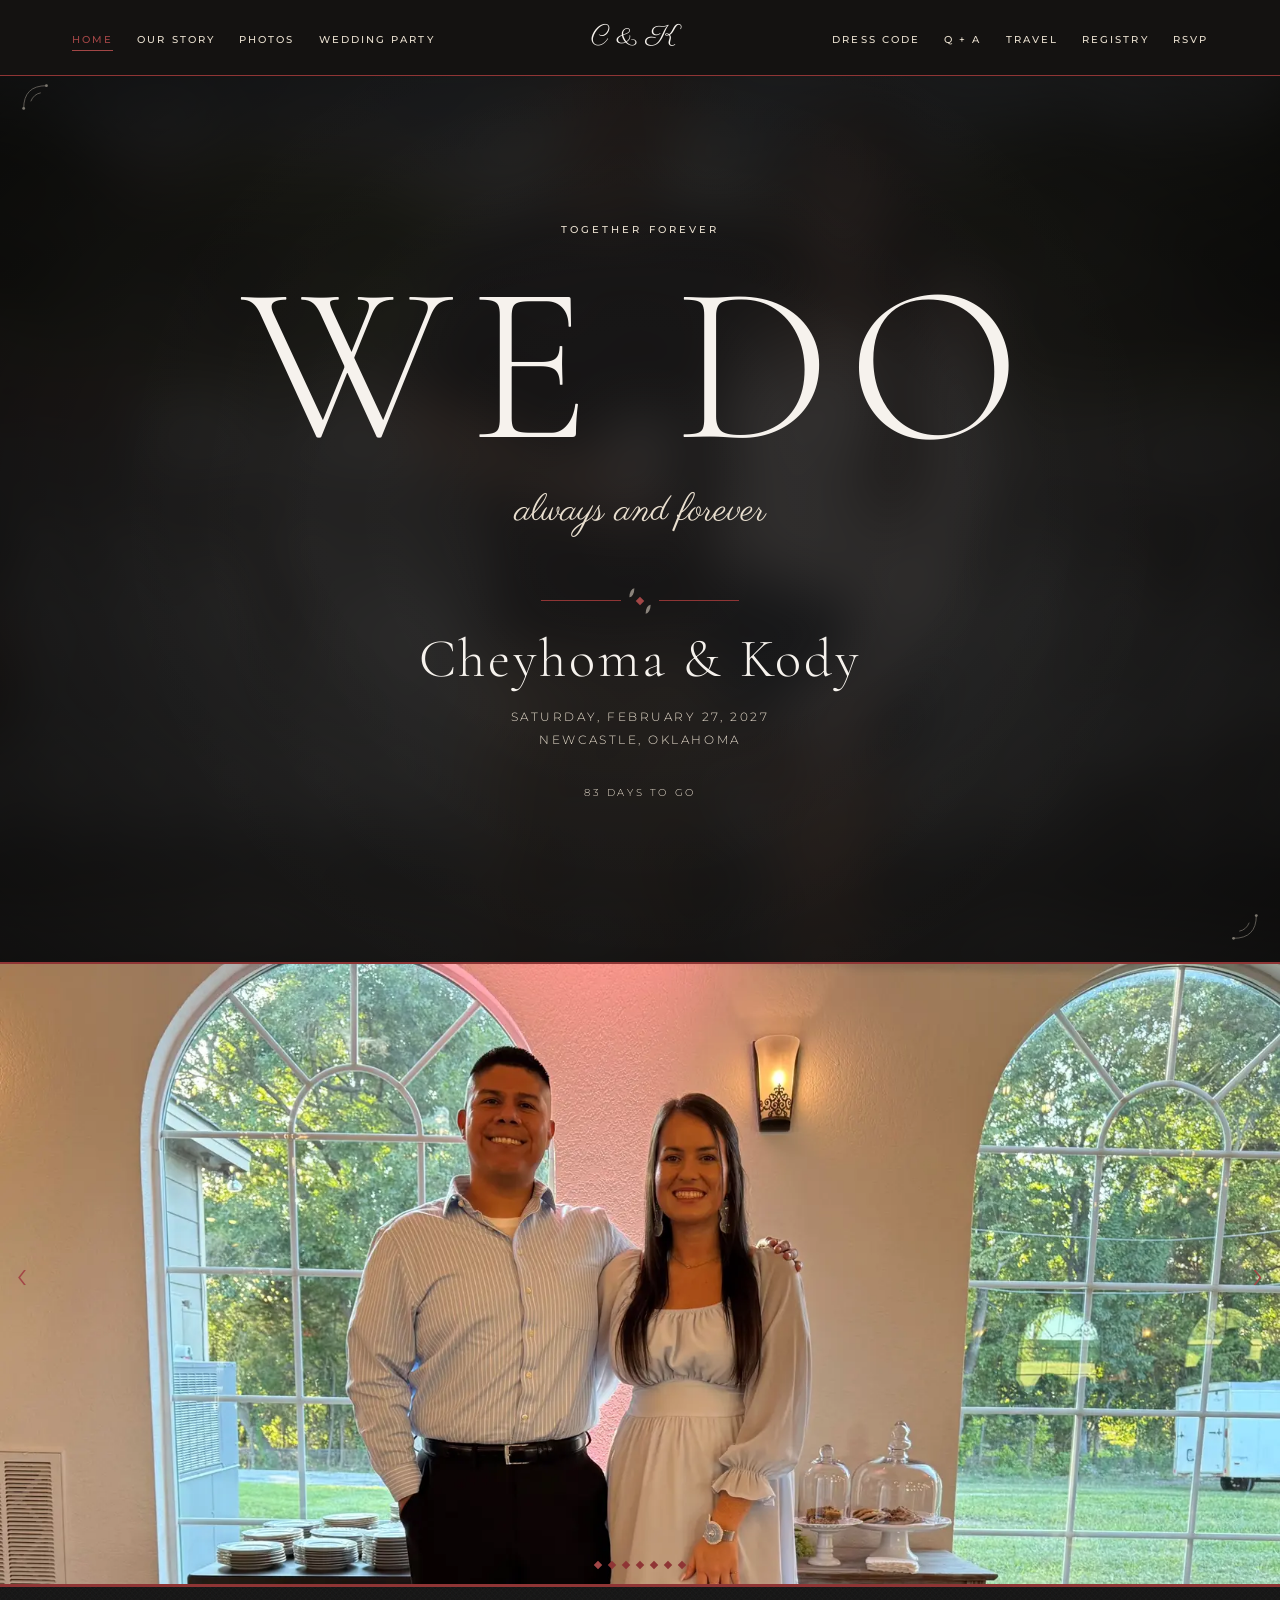
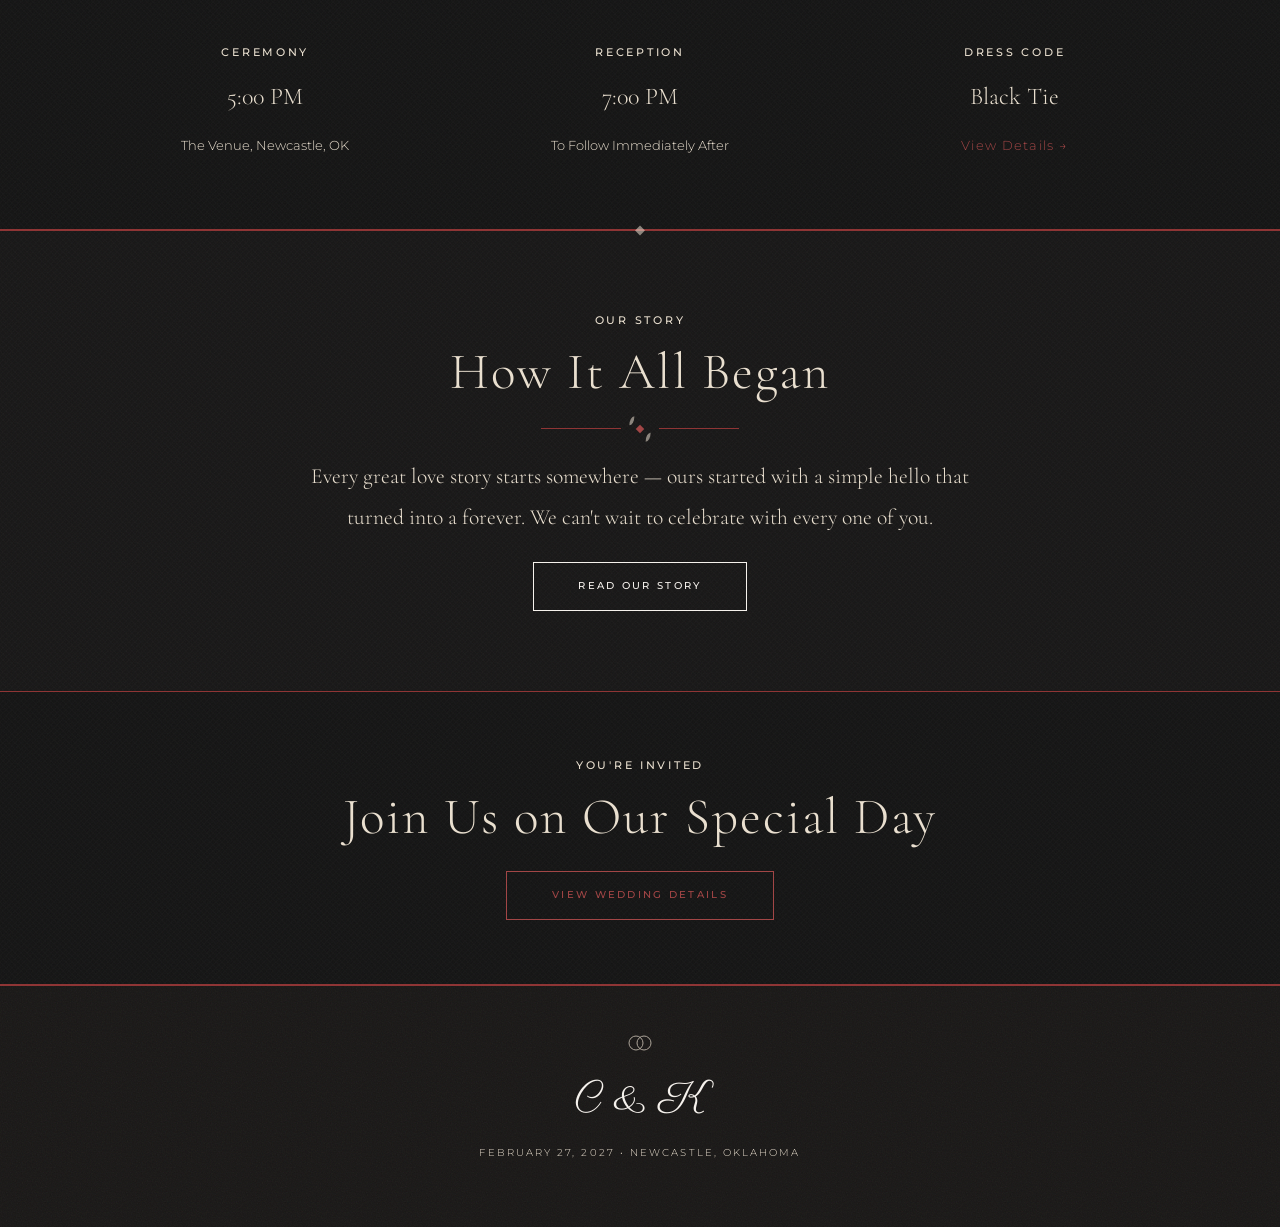
==== commit 2c66503e: "Add files via upload" ====
--- a/index.html
+++ b/index.html
@@ -58,7 +58,35 @@
         <div class="ck-track">
           <div class="ck-slide active">
             <img
-              src="Images//Home/6ce663e5-38e8-43d1-97db-0f031261fbac~rt_auto-rs_1700.jpg"
+              src="Images//Home/c9d098d1-0bdf-4006-8620-f8e644aaf528~rt_auto-rs_1700.jpg"
+              alt="description"
+              class="ck-img focus-top"
+            />
+          </div>
+          <div class="ck-slide">
+            <img
+              src="Images//Home/df62bfdb-6771-4fe9-b295-637d910815b5~rt_auto-rs_1700.jpg"
+              alt="description"
+              class="ck-img focus-top"
+            />
+          </div>
+          <div class="ck-slide">
+            <img
+              src="Images//Home/7259dac7-ffa9-4f0f-972c-7fb370521144~rt_auto-cr_0.0.1875.2500-rs_1700.jpg"
+              alt="description"
+              class="ck-img"
+            />
+          </div>
+          <div class="ck-slide">
+            <img
+              src="Images//Home/9376aa78-a715-49a2-b2f5-78c35b50f25d~rt_auto-cr_0.0.2500.1875-rs_1700.jpg"
+              alt="description"
+              class="ck-img"
+            />
+          </div>
+          <div class="ck-slide">
+            <img
+              src="Images//Home/GDFulTWH.jpg"
               alt="description"
               class="ck-img zoom-out"
             />
@@ -71,42 +99,14 @@
               class="ck-img zoom-out"
             />
           </div>
+          <div class="ck-slide">
+            <img
+              src="Images//Home/IDGhgY_5.jpg"
+              alt="description"
+              class="ck-img zoom-out"
+            />
+          </div>
           <!-- <div class="slide-placeholder">♡</div> -->
-          <div class="ck-slide">
-            <img
-              src="Images//Home/a23196bb-9f52-4f7c-96b2-ccb586f1fe60~rt_auto-rs_1700.jpg"
-              alt="description"
-              class="ck-img zoom-out"
-            />
-          </div>
-          <div class="ck-slide">
-            <img
-              src="Images//Home/c9d098d1-0bdf-4006-8620-f8e644aaf528~rt_auto-rs_1700.jpg"
-              alt="description"
-              class="ck-img focus-top"
-            />
-          </div>
-          <div class="ck-slide">
-            <img
-              src="Images//Home/df62bfdb-6771-4fe9-b295-637d910815b5~rt_auto-rs_1700.jpg"
-              alt="description"
-              class="ck-img focus-top"
-            />
-          </div>
-          <div class="ck-slide">
-            <img
-              src="Images//Home/7259dac7-ffa9-4f0f-972c-7fb370521144~rt_auto-cr_0.0.1875.2500-rs_1700.jpg"
-              alt="description"
-              class="ck-img"
-            />
-          </div>
-          <div class="ck-slide">
-            <img
-              src="Images//Home/9376aa78-a715-49a2-b2f5-78c35b50f25d~rt_auto-cr_0.0.2500.1875-rs_1700.jpg"
-              alt="description"
-              class="ck-img"
-            />
-          </div>
         </div>
 
         <button class="ck-prev" aria-label="Previous">&#8249;</button>
@@ -118,7 +118,11 @@
       <!-- Quick info strip -->
       <section
         class="content-section border-top border-bottom"
-        style="border-color: var(--rule) !important; padding: 3.5rem 1.5rem"
+        style="
+          border-color: var(--rule) !important;
+          padding: 3.5rem 1.5rem;
+          background: var(--layer-1);
+        "
       >
         <div class="wide">
           <div class="row g-4 text-center">
@@ -173,7 +177,10 @@
       </section>
 
       <!-- Story teaser -->
-      <section class="content-section text-center">
+      <section
+        class="content-section text-center"
+        style="background: var(--layer-2)"
+      >
         <div class="narrow">
           <span class="section-eyebrow">Our Story</span>
           <h2 class="section-title mb-4">How It All Began</h2>
@@ -190,7 +197,7 @@
       <!-- RSVP banner -->
       <section
         style="
-          background: var(--mid);
+          background: var(--layer-3);
           border-top: 1px solid var(--rule);
           border-bottom: 1px solid var(--rule);
           padding: 4rem 1.5rem;
--- a/styles.css
+++ b/styles.css
@@ -2,21 +2,39 @@
 
 /* Color & font variables used throughout the site */
 :root {
-  --black:   #0a0a0a;
-  --white:   #f5f3ef;
-  --ivory:   #e8e0d0;
-  --gold:    #c9a15a;
-  --mid:     #1a1a1a;
-  --rule:    rgba(122,36,38,.45);
-  --font-serif:  'Cormorant Garamond', Georgia, serif;
-  --font-sans:   'Montserrat', sans-serif;
-  --font-script: 'Parisienne', cursive;
+  --black: #141211;
+  --white: #f6f2ed;
+  --ivory: #e9dfcf;
+  --gold: #a24646;
+  --mid: #1a1a1a;
+  --rule: #8f3535;
+  /* Layered section backgrounds — cycle through these instead of repeating
+     one flat color, so scrolling feels like distinct panels, not one sheet */
+  --layer-1: #121212;
+  --layer-2: #161515;
+  --layer-3: #121212;
+  --layer-4: #181615;
+  /* Barely-there film grain, layered on top of any background-color below */
+  --grain: url("data:image/svg+xml,%3Csvg xmlns='http://www.w3.org/2000/svg' width='120' height='120'%3E%3Cfilter id='n'%3E%3CfeTurbulence type='fractalNoise' baseFrequency='0.8' numOctaves='2' stitchTiles='stitch'/%3E%3C/filter%3E%3Crect width='100%25' height='100%25' filter='url(%23n)' opacity='0.05'/%3E%3C/svg%3E");
+  /* Faint linen weave — a fine diagonal crosshatch, tiled small */
+  --linen: url("data:image/svg+xml,%3Csvg xmlns='http://www.w3.org/2000/svg' width='6' height='6'%3E%3Cpath d='M0 0L6 6M6 0L0 6' stroke='%23e9dfcf' stroke-width='0.6' opacity='0.02'/%3E%3C/svg%3E");
+  --font-serif: "Cormorant Garamond", Georgia, serif;
+  --font-sans: "Montserrat", sans-serif;
+  --font-script: "Parisienne", cursive;
 }
 
 /* Reset / Base */
-*, *::before, *::after { box-sizing: border-box; margin: 0; padding: 0; }
-
-html { scroll-behavior: smooth; }
+*,
+*::before,
+*::after {
+  box-sizing: border-box;
+  margin: 0;
+  padding: 0;
+}
+
+html {
+  scroll-behavior: smooth;
+}
 
 body {
   background: var(--black);
@@ -28,36 +46,69 @@
   -webkit-font-smoothing: antialiased;
 }
 
-img { max-width: 100%; display: block; }
-
-a { color: inherit; text-decoration: none; }
+/* Nav, footer, and hero banners — soft grain only, kept quiet so it doesn't
+   compete with the hero photo treatment or the compact nav bar */
+body,
+.page-hero,
+.site-nav,
+.nav-drawer,
+.site-footer {
+  background-image: var(--grain);
+  background-repeat: repeat;
+}
+
+/* Content sections — linen weave + grain for a fabric-like feel.
+   !important because the layered panel colors below are set inline via the
+   `background` shorthand, which otherwise silently resets background-image.
+   Excludes the home hero, which already has its own photo/flourish treatment. */
+section:not(.hero) {
+  background-image: var(--linen), var(--grain) !important;
+  background-repeat: repeat, repeat;
+}
+
+img {
+  max-width: 100%;
+  display: block;
+}
+
+a {
+  color: inherit;
+  text-decoration: none;
+}
 
 /* Typography */
-h1, h2, h3, h4, h5 {
+h1,
+h2,
+h3,
+h4,
+h5 {
   font-family: var(--font-serif);
   font-weight: 300;
-  letter-spacing: .04em;
+  letter-spacing: 0.04em;
   line-height: 1.15;
 }
 
-.script { font-family: var(--font-script); font-weight: 400; }
+.script {
+  font-family: var(--font-script);
+  font-weight: 400;
+}
 
 .section-eyebrow {
   font-family: var(--font-sans);
-  font-size: .68rem;
+  font-size: 0.68rem;
   font-weight: 500;
-  letter-spacing: .25em;
-  text-transform: uppercase;
-  color: var(--gold);
+  letter-spacing: 0.25em;
+  text-transform: uppercase;
+  color: var(--ivory);
   display: block;
-  margin-bottom: .75rem;
+  margin-bottom: 0.75rem;
 }
 
 .section-title {
   font-family: var(--font-serif);
   font-size: clamp(2rem, 5vw, 3.2rem);
   font-weight: 300;
-  color: var(--white);
+  color: var(--ivory);
 }
 
 .ornament {
@@ -67,36 +118,62 @@
   justify-content: center;
   margin: 1.5rem 0;
 }
-.ornament::before, .ornament::after {
-  content: '';
+.ornament::before,
+.ornament::after {
+  content: "";
   flex: 1;
   max-width: 80px;
   height: 1px;
   background: var(--rule);
 }
 .ornament-diamond {
-  width: 6px; height: 6px;
+  position: relative;
+  width: 6px;
+  height: 6px;
   background: var(--gold);
   transform: rotate(45deg);
   flex-shrink: 0;
 }
+/* Tiny leaves flanking the diamond — a small botanical touch on every divider */
+.ornament-diamond::before,
+.ornament-diamond::after {
+  content: "";
+  position: absolute;
+  top: 50%;
+  width: 9px;
+  height: 5px;
+  background: var(--ivory);
+  opacity: 0.55;
+  border-radius: 0 100% 0 100%;
+}
+.ornament-diamond::before {
+  right: 100%;
+  margin-right: 4px;
+  transform: translateY(-50%) rotate(45deg);
+}
+.ornament-diamond::after {
+  left: 100%;
+  margin-left: 4px;
+  transform: translateY(-50%) rotate(-135deg);
+}
 
 /* Navigation */
 .site-nav {
   position: fixed;
-  top: 0; left: 0; right: 0;
+  top: 0;
+  left: 0;
+  right: 0;
   z-index: 1000;
   background: var(--black);
   border-bottom: 1px solid var(--rule);
-  transition: background .3s;
-}
-
+  transition: background 0.3s;
+}
 
 .nav-inner {
   display: flex;
   align-items: center;
   justify-content: space-between;
-  padding: .9rem 2rem;
+  padding: 0.9rem 2rem;
   max-width: 1200px;
   margin: 0 auto;
 }
@@ -119,14 +196,16 @@
 
 .nav-links a {
   font-family: var(--font-sans);
-  font-size: .65rem;
+  font-size: 0.65rem;
   font-weight: 500;
-  letter-spacing: .2em;
-  text-transform: uppercase;
-  color: var(--ivory);
-  padding: .25rem 0;
+  letter-spacing: 0.2em;
+  text-transform: uppercase;
+  color: var(--ivory);
+  padding: 0.25rem 0;
   border-bottom: 1px solid transparent;
-  transition: color .2s, border-color .2s;
+  transition:
+    color 0.2s,
+    border-color 0.2s;
 }
 
 .nav-links a:hover,
@@ -135,23 +214,24 @@
   border-bottom-color: var(--gold);
 }
 
-
 .nav-toggler {
   background: none;
   border: none;
   cursor: pointer;
-  padding: .5rem;
+  padding: 0.5rem;
   display: flex;
   flex-direction: column;
   gap: 5px;
 }
 .nav-toggler span {
   display: block;
-  width: 24px; height: 1px;
+  width: 24px;
+  height: 1px;
   background: var(--white);
-  transition: transform .3s, opacity .3s;
-}
-
+  transition:
+    transform 0.3s,
+    opacity 0.3s;
+}
 
 .nav-drawer {
   display: none;
@@ -162,17 +242,21 @@
   border-top: 1px solid var(--rule);
   background: var(--black);
 }
-.nav-drawer.open { display: flex; }
+.nav-drawer.open {
+  display: flex;
+}
 .nav-drawer a {
   font-family: var(--font-sans);
-  font-size: .7rem;
+  font-size: 0.7rem;
   font-weight: 500;
-  letter-spacing: .22em;
-  text-transform: uppercase;
-  color: var(--ivory);
-  transition: color .2s;
-}
-.nav-drawer a:hover { color: var(--gold); }
+  letter-spacing: 0.22em;
+  text-transform: uppercase;
+  color: var(--ivory);
+  transition: color 0.2s;
+}
+.nav-drawer a:hover {
+  color: var(--gold);
+}
 .nav-drawer a.active {
   color: var(--gold);
   border-bottom: 1px solid var(--gold);
@@ -180,7 +264,9 @@
 }
 
 /* Pushes page content below the fixed nav bar */
-.page-wrap { padding-top: 62px; }
+.page-wrap {
+  padding-top: 62px;
+}
 
 /* Photo carousel (home page, below hero) */
 #photoCarousel {
@@ -248,10 +334,17 @@
   z-index: 10;
   transition: color 0.2s;
 }
-.ck-prev { left: 0; }
-.ck-next { right: 0; }
+.ck-prev {
+  left: 0;
+}
+.ck-next {
+  right: 0;
+}
 .ck-prev:hover,
-.ck-next:hover { color: var(--white); cursor: pointer; }
+.ck-next:hover {
+  color: var(--white);
+  cursor: pointer;
+}
 
 .ck-dots {
   position: absolute;
@@ -273,7 +366,9 @@
   padding: 0;
   transition: background 0.2s;
 }
-.ck-dot.active { background: var(--gold); }
+.ck-dot.active {
+  background: var(--gold);
+}
 
 /* Home page hero */
 .hero {
@@ -289,14 +384,62 @@
   background: var(--black);
 }
 
-/* To add a background photo: set background-image on .hero, add a dark overlay with .hero::after, and set position:relative;z-index:1 on .hero > * */
+/* Faint blurred engagement photo behind the title — same treatment as the
+   secondary-page heroes, heavily blurred and desaturated for mood only */
+.hero::before {
+  content: "";
+  position: absolute;
+  inset: -15%;
+  background: url("Images/Home/9376aa78-a715-49a2-b2f5-78c35b50f25d~rt_auto-cr_0.0.2500.1875-rs_1700.jpg")
+    center / cover;
+  filter: blur(30px) saturate(0.7) brightness(0.6);
+  opacity: 0.22;
+  z-index: 0;
+}
+
+/* Thin botanical corner flourishes + soft vignette + warm center glow */
+.hero::after {
+  content: "";
+  position: absolute;
+  inset: 0;
+  background-image:
+    url("data:image/svg+xml,%3Csvg xmlns='http://www.w3.org/2000/svg' width='90' height='90' viewBox='0 0 90 90'%3E%3Cg fill='none' stroke='%23e9dfcf' stroke-width='1' opacity='0.5'%3E%3Cpath d='M8 40 Q8 8 40 8'/%3E%3Cpath d='M18 30 Q22 20 32 18'/%3E%3Ccircle cx='40' cy='8' r='2' fill='%23e9dfcf' stroke='none'/%3E%3Ccircle cx='8' cy='40' r='2' fill='%23e9dfcf' stroke='none'/%3E%3C/g%3E%3C/svg%3E"),
+    url("data:image/svg+xml,%3Csvg xmlns='http://www.w3.org/2000/svg' width='90' height='90' viewBox='0 0 90 90'%3E%3Cg fill='none' stroke='%23e9dfcf' stroke-width='1' opacity='0.5' transform='rotate(180 45 45)'%3E%3Cpath d='M8 40 Q8 8 40 8'/%3E%3Cpath d='M18 30 Q22 20 32 18'/%3E%3Ccircle cx='40' cy='8' r='2' fill='%23e9dfcf' stroke='none'/%3E%3Ccircle cx='8' cy='40' r='2' fill='%23e9dfcf' stroke='none'/%3E%3C/g%3E%3C/svg%3E"),
+    radial-gradient(
+      circle at center,
+      rgba(255, 255, 255, 0.03),
+      transparent 70%
+    ),
+    radial-gradient(
+      ellipse at center,
+      transparent 35%,
+      rgba(0, 0, 0, 0.55) 100%
+    );
+  background-repeat: no-repeat, no-repeat, no-repeat, no-repeat;
+  background-position:
+    top 18px left 18px,
+    bottom 18px right 18px,
+    center,
+    center;
+  background-size:
+    64px 64px,
+    64px 64px,
+    cover,
+    cover;
+  z-index: 1;
+}
+
+.hero > * {
+  position: relative;
+  z-index: 2;
+}
 
 .hero-pretext {
-  font-size: .65rem;
+  font-size: 0.65rem;
   font-weight: 500;
-  letter-spacing: .3em;
-  text-transform: uppercase;
-  color: var(--gold);
+  letter-spacing: 0.3em;
+  text-transform: uppercase;
+  color: var(--ivory);
   margin-bottom: 1.25rem;
 }
 
@@ -304,16 +447,16 @@
   font-family: var(--font-serif);
   font-size: clamp(5rem, 18vw, 14rem);
   font-weight: 300;
-  letter-spacing: .08em;
-  line-height: .95;
+  letter-spacing: 0.08em;
+  line-height: 0.95;
   color: var(--white);
-  margin-bottom: .25rem;
+  margin-bottom: 0.25rem;
 }
 
 .hero-script {
   font-family: var(--font-script);
   font-size: clamp(1.4rem, 4vw, 2.4rem);
-  color: var(--gold);
+  color: var(--ivory);
   margin-bottom: 1.75rem;
 }
 
@@ -321,15 +464,15 @@
   font-family: var(--font-serif);
   font-size: clamp(1.6rem, 5vw, 3.4rem);
   font-weight: 300;
-  letter-spacing: .05em;
+  letter-spacing: 0.05em;
   color: var(--white);
   margin-bottom: 1rem;
 }
 
 .hero-details {
   font-family: var(--font-sans);
-  font-size: .72rem;
-  letter-spacing: .22em;
+  font-size: 0.72rem;
+  letter-spacing: 0.22em;
   text-transform: uppercase;
   color: var(--ivory);
   line-height: 2;
@@ -338,10 +481,10 @@
 .hero-countdown {
   margin-top: 1rem;
   font-family: var(--font-sans);
-  font-size: .65rem;
-  letter-spacing: .25em;
-  text-transform: uppercase;
-  color: var(--gold);
+  font-size: 0.65rem;
+  letter-spacing: 0.25em;
+  text-transform: uppercase;
+  color: var(--ivory);
 }
 
 .hero-divider {
@@ -352,7 +495,9 @@
 }
 
 /* Without an explicit width the ornament lines disappear in the flex hero */
-.hero .ornament { width: 220px; }
+.hero .ornament {
+  width: 220px;
+}
 
 /* Story timeline */
 .tl-item {
@@ -360,7 +505,9 @@
   align-items: stretch;
   margin-bottom: 4rem;
 }
-.tl-item:last-child { margin-bottom: 0; }
+.tl-item:last-child {
+  margin-bottom: 0;
+}
 
 /* Each side (text or photo) takes equal space */
 .tl-side {
@@ -378,7 +525,7 @@
 .tl-title {
   font-family: var(--font-script);
   font-size: 1.6rem;
-  color: var(--gold);
+  color: var(--ivory);
   display: block;
 }
 .tl-date {
@@ -408,7 +555,9 @@
   flex: 1;
   background: var(--rule);
 }
-.tl-line--hidden { opacity: 0; }
+.tl-line--hidden {
+  opacity: 0;
+}
 .tl-diamond {
   width: 10px;
   height: 10px;
@@ -446,8 +595,10 @@
   object-fit: cover;
   object-position: center;
   display: block;
-  border: 2px solid var(--gold);
-  box-shadow: inset 0 0 0 2px var(--black), 0 8px 32px rgba(0, 0, 0, 0.55);
+  border: 2px solid var(--ivory);
+  box-shadow:
+    inset 0 0 0 2px #0a0a0a,
+    0 8px 32px rgba(0, 0, 0, 0.55);
 }
 
 /* Focus helpers — add one of these classes to an <img> to control which
@@ -460,12 +611,24 @@
    focus-right  — shows the right side
    focus-XX-YY  — custom: replace with any CSS value, e.g. style="object-position: 50% 20%"
 */
-.focus-top          { object-position: center top; }
-.focus-upper-third  { object-position: center 75%; }
-.focus-lower-third  { object-position: center 25%; }
-.focus-bottom       { object-position: center bottom; }
-.focus-left         { object-position: left center; }
-.focus-right        { object-position: right center; }
+.focus-top {
+  object-position: center top;
+}
+.focus-upper-third {
+  object-position: center 75%;
+}
+.focus-lower-third {
+  object-position: center 25%;
+}
+.focus-bottom {
+  object-position: center bottom;
+}
+.focus-left {
+  object-position: left center;
+}
+.focus-right {
+  object-position: right center;
+}
 
 /* zoom-out — shows the full image without any cropping.
    Black fills the empty space on portrait shots.
@@ -483,26 +646,96 @@
     flex-direction: column;
     align-items: center;
   }
-  .tl-side { width: 100%; padding: 0; }
-  .tl-photo-side { margin-bottom: 1.5rem; }
-  .tl-text { text-align: center !important; margin-top: 1rem; }
-  .tl-spine { flex-direction: row; width: 100%; padding: 0.75rem 0; }
-  .tl-line { flex: 1; height: 1px; width: auto; }
+  .tl-side {
+    width: 100%;
+    padding: 0;
+  }
+  .tl-photo-side {
+    margin-bottom: 1.5rem;
+  }
+  .tl-text {
+    text-align: center !important;
+    margin-top: 1rem;
+  }
+  .tl-spine {
+    flex-direction: row;
+    width: 100%;
+    padding: 0.75rem 0;
+  }
+  .tl-line {
+    flex: 1;
+    height: 1px;
+    width: auto;
+  }
   /* Collapse the hidden line so the diamond sits at the true edge instead of the middle */
-  .tl-line--hidden { flex: 0; }
+  .tl-line--hidden {
+    flex: 0;
+  }
 }
 
 /* Inner page hero banner */
 .page-hero {
+  position: relative;
+  overflow: hidden;
   padding: 5rem 1.5rem 4rem;
   text-align: center;
   border-bottom: 1px solid var(--rule);
 }
 
+/* Faint blurred engagement photo behind the title — heavily blurred and
+   desaturated so it reads as mood/texture, not a distinct picture */
+.page-hero::before {
+  content: "";
+  position: absolute;
+  inset: -15%;
+  background: url("Images/Home/9376aa78-a715-49a2-b2f5-78c35b50f25d~rt_auto-cr_0.0.2500.1875-rs_1700.jpg")
+    center / cover;
+  filter: blur(30px) saturate(0.7) brightness(0.6);
+  opacity: 0.22;
+  z-index: 0;
+}
+
+/* Thin botanical corner flourishes + soft vignette + warm center glow */
+.page-hero::after {
+  content: "";
+  position: absolute;
+  inset: 0;
+  background-image:
+    url("data:image/svg+xml,%3Csvg xmlns='http://www.w3.org/2000/svg' width='90' height='90' viewBox='0 0 90 90'%3E%3Cg fill='none' stroke='%23e9dfcf' stroke-width='1' opacity='0.5'%3E%3Cpath d='M8 40 Q8 8 40 8'/%3E%3Cpath d='M18 30 Q22 20 32 18'/%3E%3Ccircle cx='40' cy='8' r='2' fill='%23e9dfcf' stroke='none'/%3E%3Ccircle cx='8' cy='40' r='2' fill='%23e9dfcf' stroke='none'/%3E%3C/g%3E%3C/svg%3E"),
+    url("data:image/svg+xml,%3Csvg xmlns='http://www.w3.org/2000/svg' width='90' height='90' viewBox='0 0 90 90'%3E%3Cg fill='none' stroke='%23e9dfcf' stroke-width='1' opacity='0.5' transform='rotate(180 45 45)'%3E%3Cpath d='M8 40 Q8 8 40 8'/%3E%3Cpath d='M18 30 Q22 20 32 18'/%3E%3Ccircle cx='40' cy='8' r='2' fill='%23e9dfcf' stroke='none'/%3E%3Ccircle cx='8' cy='40' r='2' fill='%23e9dfcf' stroke='none'/%3E%3C/g%3E%3C/svg%3E"),
+    radial-gradient(
+      circle at center,
+      rgba(255, 255, 255, 0.03),
+      transparent 70%
+    ),
+    radial-gradient(
+      ellipse at center,
+      transparent 35%,
+      rgba(0, 0, 0, 0.55) 100%
+    );
+  background-repeat: no-repeat, no-repeat, no-repeat, no-repeat;
+  background-position:
+    top 18px left 18px,
+    bottom 18px right 18px,
+    center,
+    center;
+  background-size:
+    64px 64px,
+    64px 64px,
+    cover,
+    cover;
+  z-index: 1;
+}
+
+.page-hero > * {
+  position: relative;
+  z-index: 2;
+}
+
 .page-hero-title {
   font-size: clamp(2.8rem, 8vw, 6rem);
   font-weight: 300;
-  letter-spacing: .06em;
+  letter-spacing: 0.06em;
 }
 
 /* Content sections */
@@ -511,12 +744,34 @@
 }
 
 .content-section + .content-section {
+  position: relative;
   border-top: 1px solid var(--rule);
 }
-
-.narrow { max-width: 680px; margin: 0 auto; }
-.medium { max-width: 900px; margin: 0 auto; }
-.wide   { max-width: 1100px; margin: 0 auto; }
+/* Small flourish marking the seam between stacked sections */
+.content-section + .content-section::before {
+  content: "";
+  position: absolute;
+  top: -4px;
+  left: 50%;
+  width: 7px;
+  height: 7px;
+  transform: translateX(-50%) rotate(45deg);
+  background: var(--ivory);
+  opacity: 0.55;
+}
+
+.narrow {
+  max-width: 680px;
+  margin: 0 auto;
+}
+.medium {
+  max-width: 900px;
+  margin: 0 auto;
+}
+.wide {
+  max-width: 1100px;
+  margin: 0 auto;
+}
 
 /* Bordered blocks */
 .block-bordered {
@@ -534,14 +789,16 @@
 .btn-wedding {
   display: inline-block;
   font-family: var(--font-sans);
-  font-size: .65rem;
+  font-size: 0.65rem;
   font-weight: 500;
-  letter-spacing: .22em;
+  letter-spacing: 0.22em;
   text-transform: uppercase;
   color: var(--white);
   border: 1px solid var(--white);
-  padding: .9rem 2.8rem;
-  transition: background .25s, color .25s;
+  padding: 0.9rem 2.8rem;
+  transition:
+    background 0.25s,
+    color 0.25s;
 }
 .btn-wedding:hover {
   background: var(--white);
@@ -572,28 +829,31 @@
   padding: 2.5rem 2rem;
   text-align: center;
   height: 100%;
-  transition: border-color .3s;
-}
-.details-card:hover { border-color: var(--gold); }
+  transition: border-color 0.3s;
+}
+.details-card:hover {
+  border-color: var(--gold);
+}
 
 .details-card-icon {
   font-size: 1.4rem;
-  color: var(--gold);
+  color: var(--ivory);
   margin-bottom: 1rem;
 }
 
 .details-card h3 {
   font-size: 1.1rem;
-  letter-spacing: .08em;
+  letter-spacing: 0.08em;
   text-transform: uppercase;
   font-family: var(--font-sans);
   font-weight: 400;
-  margin-bottom: .75rem;
-}
-
-.details-card p, .details-card address {
+  margin-bottom: 0.75rem;
+}
+
+.details-card p,
+.details-card address {
   font-style: normal;
-  font-size: .85rem;
+  font-size: 0.85rem;
   color: var(--ivory);
   line-height: 1.8;
 }
@@ -613,17 +873,21 @@
 }
 
 .photo-tile img {
-  width: 100%; height: 100%;
+  width: 100%;
+  height: 100%;
   object-fit: cover;
-  transition: transform .5s ease;
+  transition: transform 0.5s ease;
   filter: grayscale(20%);
 }
 
-.photo-tile:hover img { transform: scale(1.05); filter: grayscale(0%); }
-
+.photo-tile:hover img {
+  transform: scale(1.05);
+  filter: grayscale(0%);
+}
 
 .photo-placeholder {
-  width: 100%; height: 100%;
+  width: 100%;
+  height: 100%;
   display: flex;
   align-items: center;
   justify-content: center;
@@ -639,7 +903,8 @@
 }
 
 .party-card-img {
-  width: 180px; height: 180px;
+  width: 180px;
+  height: 180px;
   border-radius: 50%;
   object-fit: cover;
   margin: 0 auto 1.25rem;
@@ -652,7 +917,8 @@
 }
 
 .party-card-img-placeholder {
-  width: 180px; height: 180px;
+  width: 180px;
+  height: 180px;
   border-radius: 50%;
   background: var(--mid);
   border: 1px solid var(--rule);
@@ -662,20 +928,20 @@
   justify-content: center;
   font-family: var(--font-script);
   font-size: 2rem;
-  color: var(--gold);
+  color: var(--ivory);
 }
 
 .party-card h4 {
   font-size: 1.1rem;
-  letter-spacing: .04em;
-  margin-bottom: .25rem;
+  letter-spacing: 0.04em;
+  margin-bottom: 0.25rem;
 }
 
 .party-card p {
-  font-size: .7rem;
-  letter-spacing: .18em;
-  text-transform: uppercase;
-  color: var(--gold);
+  font-size: 0.7rem;
+  letter-spacing: 0.18em;
+  text-transform: uppercase;
+  color: var(--ivory);
 }
 
 /* Q&A accordion */
@@ -694,29 +960,32 @@
   padding: 1.4rem 2.5rem 1.4rem 0;
   position: relative;
   cursor: pointer;
-  letter-spacing: .02em;
+  letter-spacing: 0.02em;
 }
 
 .qa-question::after {
-  content: '+';
+  content: "+";
   position: absolute;
-  right: 0; top: 50%;
+  right: 0;
+  top: 50%;
   transform: translateY(-50%);
   font-family: var(--font-sans);
   font-size: 1.2rem;
   font-weight: 300;
-  color: var(--gold);
-  transition: transform .3s;
+  color: var(--ivory);
+  transition: transform 0.3s;
 }
 
 .qa-question.open::after {
-  content: '−';
+  content: "−";
 }
 
 .qa-answer {
   overflow: hidden;
   max-height: 0;
-  transition: max-height .35s ease, padding .35s;
+  transition:
+    max-height 0.35s ease,
+    padding 0.35s;
 }
 
 .qa-answer.open {
@@ -725,7 +994,7 @@
 }
 
 .qa-answer p {
-  font-size: .88rem;
+  font-size: 0.88rem;
   color: var(--ivory);
   line-height: 1.9;
 }
@@ -740,28 +1009,28 @@
 
 .travel-card h3 {
   font-family: var(--font-sans);
-  font-size: .7rem;
-  letter-spacing: .22em;
-  text-transform: uppercase;
-  color: var(--gold);
-  margin-bottom: .75rem;
+  font-size: 0.7rem;
+  letter-spacing: 0.22em;
+  text-transform: uppercase;
+  color: var(--ivory);
+  margin-bottom: 0.75rem;
 }
 
 .travel-card h4 {
   font-size: 1.25rem;
-  margin-bottom: .5rem;
+  margin-bottom: 0.5rem;
 }
 
 .travel-card p {
-  font-size: .85rem;
+  font-size: 0.85rem;
   color: var(--ivory);
   line-height: 1.8;
 }
 
 .travel-card .btn-wedding {
   margin-top: 1.25rem;
-  font-size: .6rem;
-  padding: .7rem 2rem;
+  font-size: 0.6rem;
+  padding: 0.7rem 2rem;
 }
 
 /* Registry cards */
@@ -770,7 +1039,9 @@
   padding: 3rem 2rem;
   text-align: center;
   height: 100%;
-  transition: border-color .3s, transform .3s;
+  transition:
+    border-color 0.3s,
+    transform 0.3s;
 }
 .registry-card:hover {
   border-color: var(--gold);
@@ -779,12 +1050,12 @@
 
 .registry-card h3 {
   font-size: 1.4rem;
-  letter-spacing: .04em;
-  margin-bottom: .5rem;
+  letter-spacing: 0.04em;
+  margin-bottom: 0.5rem;
 }
 
 .registry-card p {
-  font-size: .83rem;
+  font-size: 0.83rem;
   color: var(--ivory);
   margin-bottom: 1.5rem;
 }
@@ -802,18 +1073,19 @@
   display: flex;
   flex-direction: column;
   align-items: center;
-  gap: .5rem;
+  gap: 0.5rem;
 }
 
 .swatch-circle {
-  width: 60px; height: 60px;
+  width: 60px;
+  height: 60px;
   border-radius: 50%;
   border: 1px solid var(--rule);
 }
 
 .swatch-label {
-  font-size: .62rem;
-  letter-spacing: .14em;
+  font-size: 0.62rem;
+  letter-spacing: 0.14em;
   text-transform: uppercase;
   color: var(--ivory);
 }
@@ -825,43 +1097,75 @@
   padding: 3rem 1.5rem;
 }
 
+.footer-rings {
+  width: 28px;
+  height: 18px;
+  display: block;
+  margin: 0 auto 0.75rem;
+  fill: none;
+  stroke: var(--ivory);
+  stroke-width: 1;
+  opacity: 0.7;
+}
+
 .site-footer .monogram {
   font-family: var(--font-script);
   font-size: 2.5rem;
   color: var(--white);
   display: block;
-  margin-bottom: .5rem;
+  margin-bottom: 0.5rem;
 }
 
 .site-footer p {
-  font-size: .65rem;
-  letter-spacing: .2em;
-  text-transform: uppercase;
-  color: var(--gold);
+  font-size: 0.65rem;
+  letter-spacing: 0.2em;
+  text-transform: uppercase;
+  color: var(--ivory);
 }
 
 /* Mobile overrides */
 @media (max-width: 991.98px) {
-  .nav-desktop { display: none !important; }
-  .nav-toggler  { display: flex; }
+  .nav-desktop {
+    display: none !important;
+  }
+  .nav-toggler {
+    display: flex;
+  }
 }
 
 @media (min-width: 992px) {
-  .nav-toggler  { display: none !important; }
-  .nav-desktop  { display: flex !important; }
-  .nav-drawer   { display: none !important; }
+  .nav-toggler {
+    display: none !important;
+  }
+  .nav-desktop {
+    display: flex !important;
+  }
+  .nav-drawer {
+    display: none !important;
+  }
 }
 
 @media (max-width: 575.98px) {
-  .hero { min-height: 85svh; padding: 2.5rem 1.25rem 2rem; }
-  .hero-we-do { letter-spacing: .04em; }
-  .content-section { padding: 3.5rem 1.25rem; }
-  .block-bordered { padding: 2rem 1.25rem; }
-  .party-card-img, .party-card-img-placeholder { width: 140px; height: 140px; }
-
-  
+  .hero {
+    min-height: 85svh;
+    padding: 2.5rem 1.25rem 2rem;
+  }
+  .hero-we-do {
+    letter-spacing: 0.04em;
+  }
+  .content-section {
+    padding: 3.5rem 1.25rem;
+  }
+  .block-bordered {
+    padding: 2rem 1.25rem;
+  }
+  .party-card-img,
+  .party-card-img-placeholder {
+    width: 140px;
+    height: 140px;
+  }
+
   .photo-grid {
     grid-template-columns: 1fr 1fr;
   }
-
-}
+}
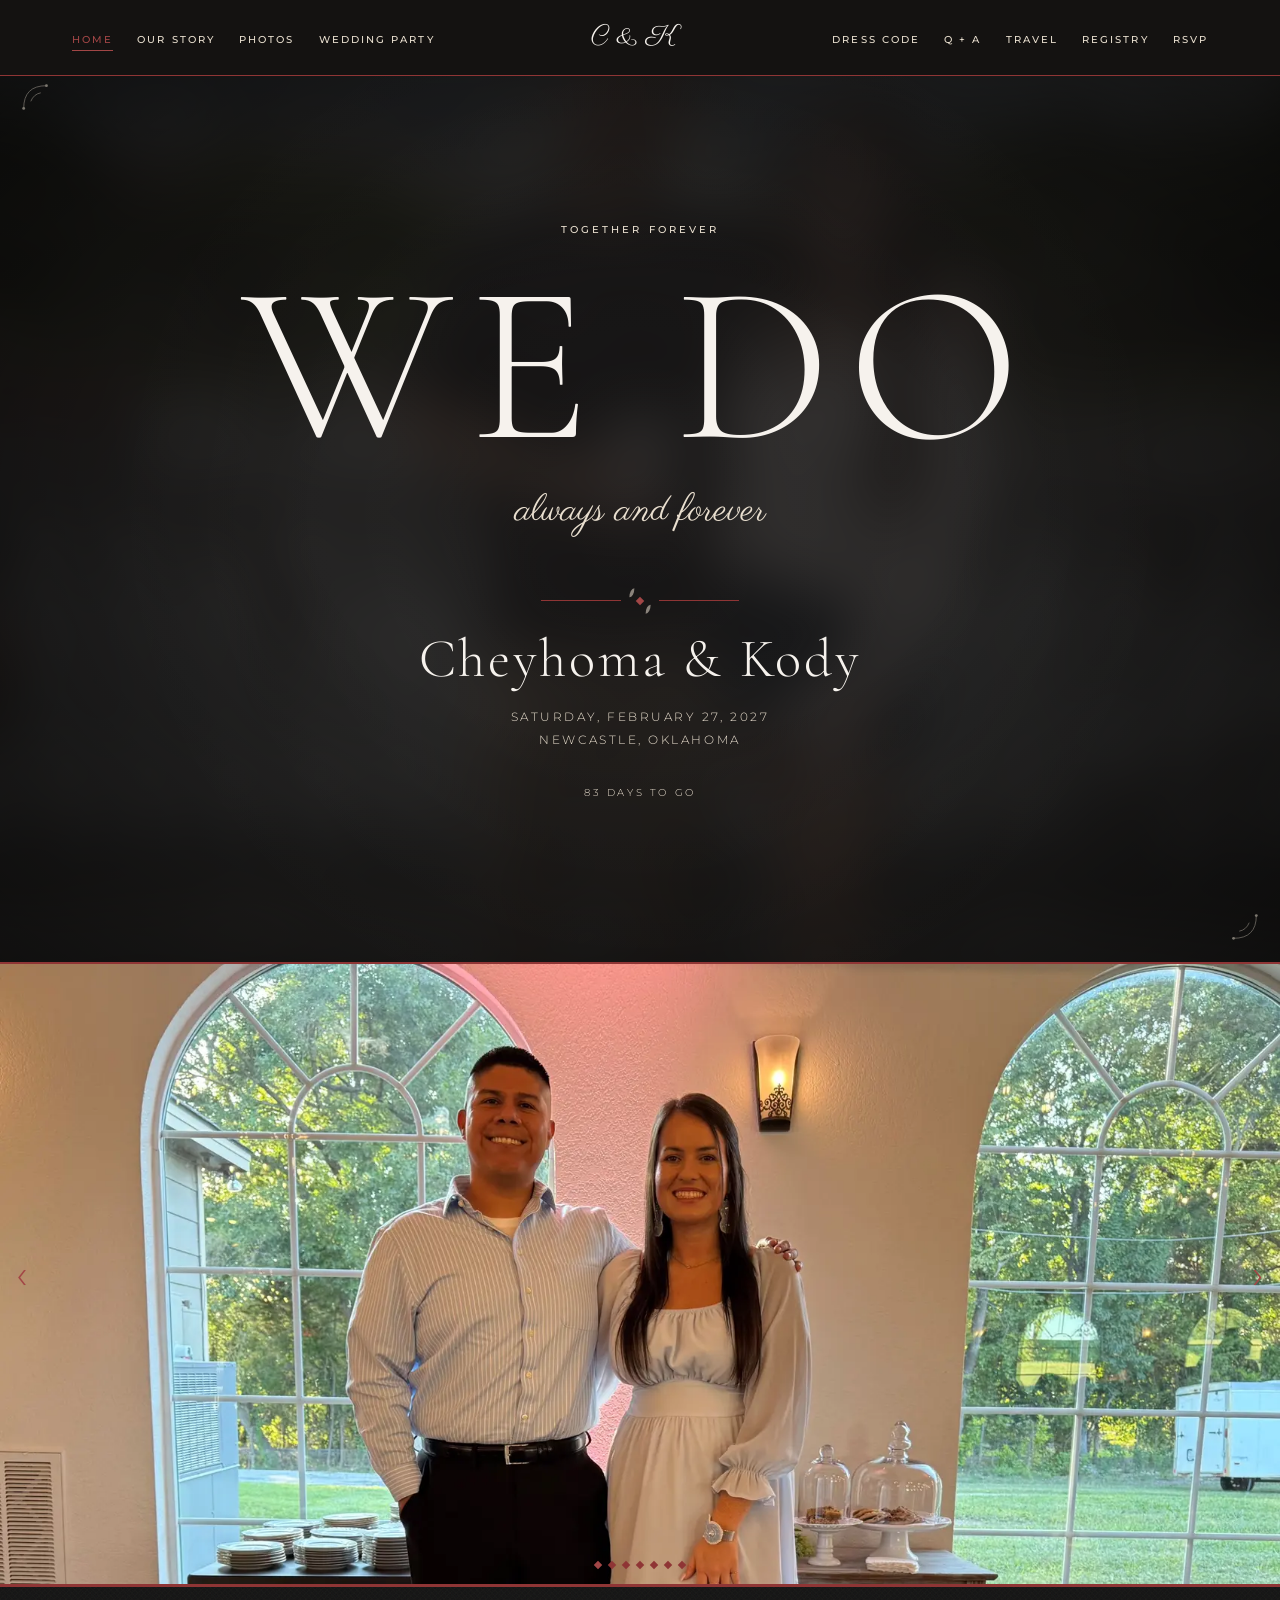
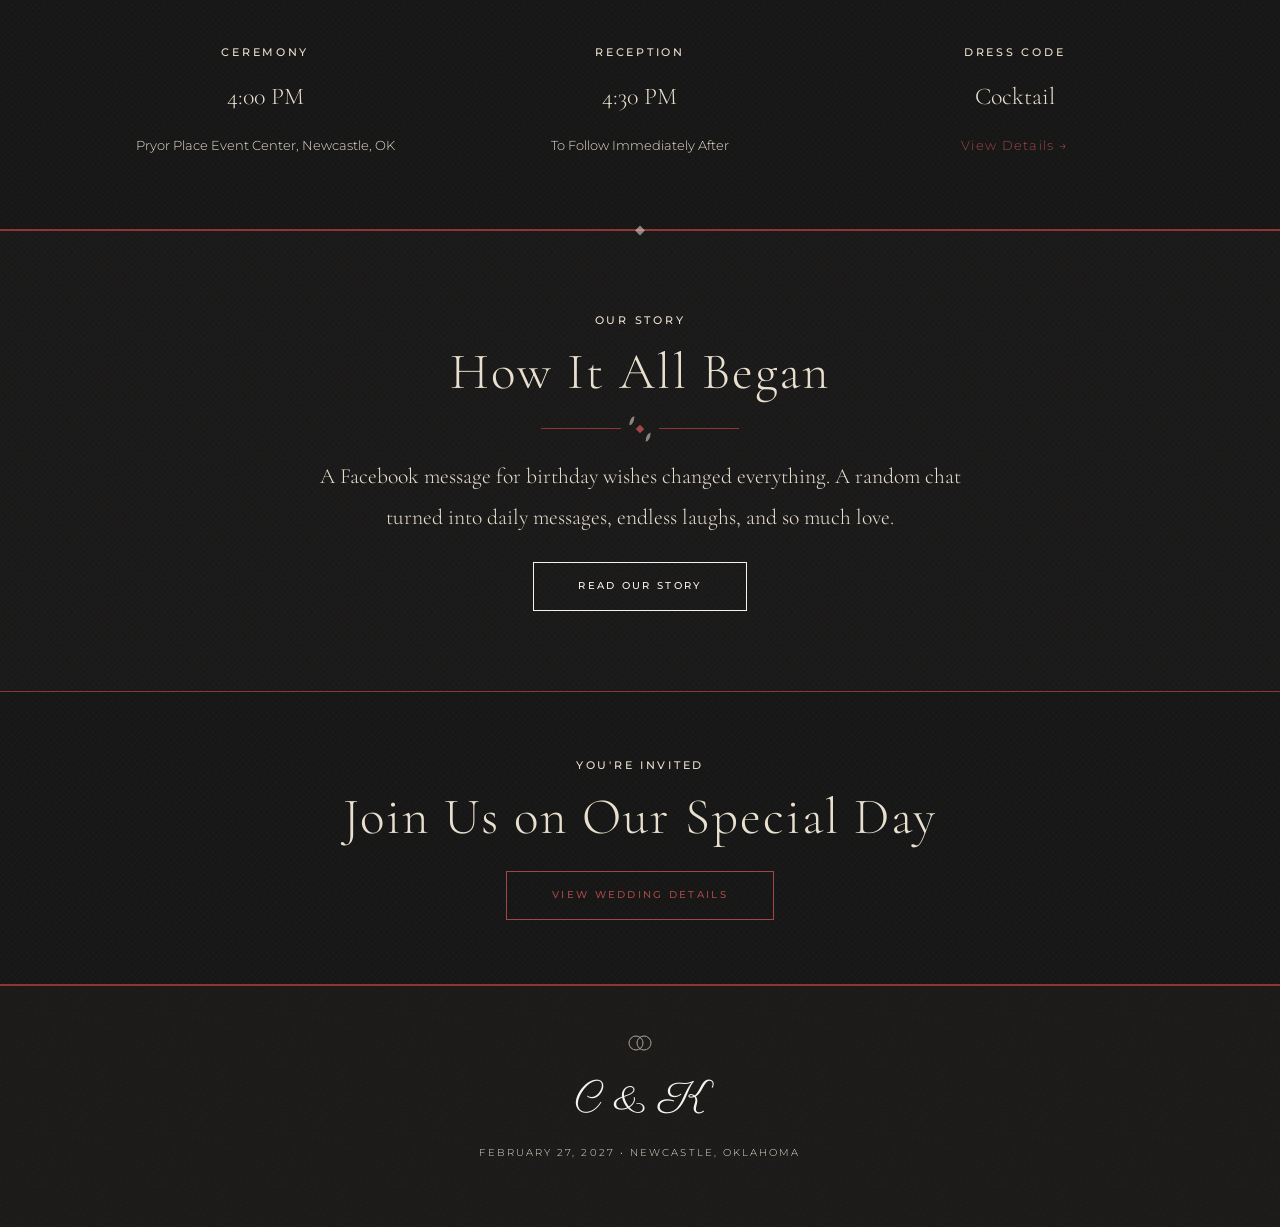
==== commit aeeb56cb: "Add files via upload" ====
--- a/index.html
+++ b/index.html
@@ -128,7 +128,7 @@
           <div class="row g-4 text-center">
             <div class="col-12 col-md-4">
               <span class="section-eyebrow">Ceremony</span>
-              <p class="section-title" style="font-size: 1.5rem">5:00 PM</p>
+              <p class="section-title" style="font-size: 1.5rem">4:00 PM</p>
               <p
                 style="
                   font-size: 0.82rem;
@@ -136,7 +136,7 @@
                   margin-top: 0.4rem;
                 "
               >
-                The Venue, Newcastle, OK
+                Pryor Place Event Center, Newcastle, OK
               </p>
             </div>
             <div
@@ -144,7 +144,7 @@
               style="border-color: var(--rule) !important"
             >
               <span class="section-eyebrow">Reception</span>
-              <p class="section-title" style="font-size: 1.5rem">7:00 PM</p>
+              <p class="section-title" style="font-size: 1.5rem">4:30 PM</p>
               <p
                 style="
                   font-size: 0.82rem;
@@ -157,7 +157,7 @@
             </div>
             <div class="col-12 col-md-4">
               <span class="section-eyebrow">Dress Code</span>
-              <p class="section-title" style="font-size: 1.5rem">Black Tie</p>
+              <p class="section-title" style="font-size: 1.5rem">Cocktail</p>
               <p
                 style="
                   font-size: 0.82rem;
@@ -186,9 +186,8 @@
           <h2 class="section-title mb-4">How It All Began</h2>
           <div class="ornament"><div class="ornament-diamond"></div></div>
           <p class="story-text mb-4">
-            Every great love story starts somewhere — ours started with a simple
-            hello that turned into a forever. We can't wait to celebrate with
-            every one of you.
+            A Facebook message for birthday wishes changed everything. A random
+            chat turned into daily messages, endless laughs, and so much love.
           </p>
           <a href="our-story.html" class="btn-wedding">Read Our Story</a>
         </div>
--- a/styles.css
+++ b/styles.css
@@ -17,7 +17,7 @@
   /* Barely-there film grain, layered on top of any background-color below */
   --grain: url("data:image/svg+xml,%3Csvg xmlns='http://www.w3.org/2000/svg' width='120' height='120'%3E%3Cfilter id='n'%3E%3CfeTurbulence type='fractalNoise' baseFrequency='0.8' numOctaves='2' stitchTiles='stitch'/%3E%3C/filter%3E%3Crect width='100%25' height='100%25' filter='url(%23n)' opacity='0.05'/%3E%3C/svg%3E");
   /* Faint linen weave — a fine diagonal crosshatch, tiled small */
-  --linen: url("data:image/svg+xml,%3Csvg xmlns='http://www.w3.org/2000/svg' width='6' height='6'%3E%3Cpath d='M0 0L6 6M6 0L0 6' stroke='%23e9dfcf' stroke-width='0.6' opacity='0.02'/%3E%3C/svg%3E");
+  --linen: url("data:image/svg+xml,%3Csvg xmlns='http://www.w3.org/2000/svg' width='6' height='6'%3E%3Cpath d='M0 0L6 6M6 0L0 6' stroke='%23e9dfcf' stroke-width='0.6' opacity='0.015'/%3E%3C/svg%3E");
   --font-serif: "Cormorant Garamond", Georgia, serif;
   --font-sans: "Montserrat", sans-serif;
   --font-script: "Parisienne", cursive;
